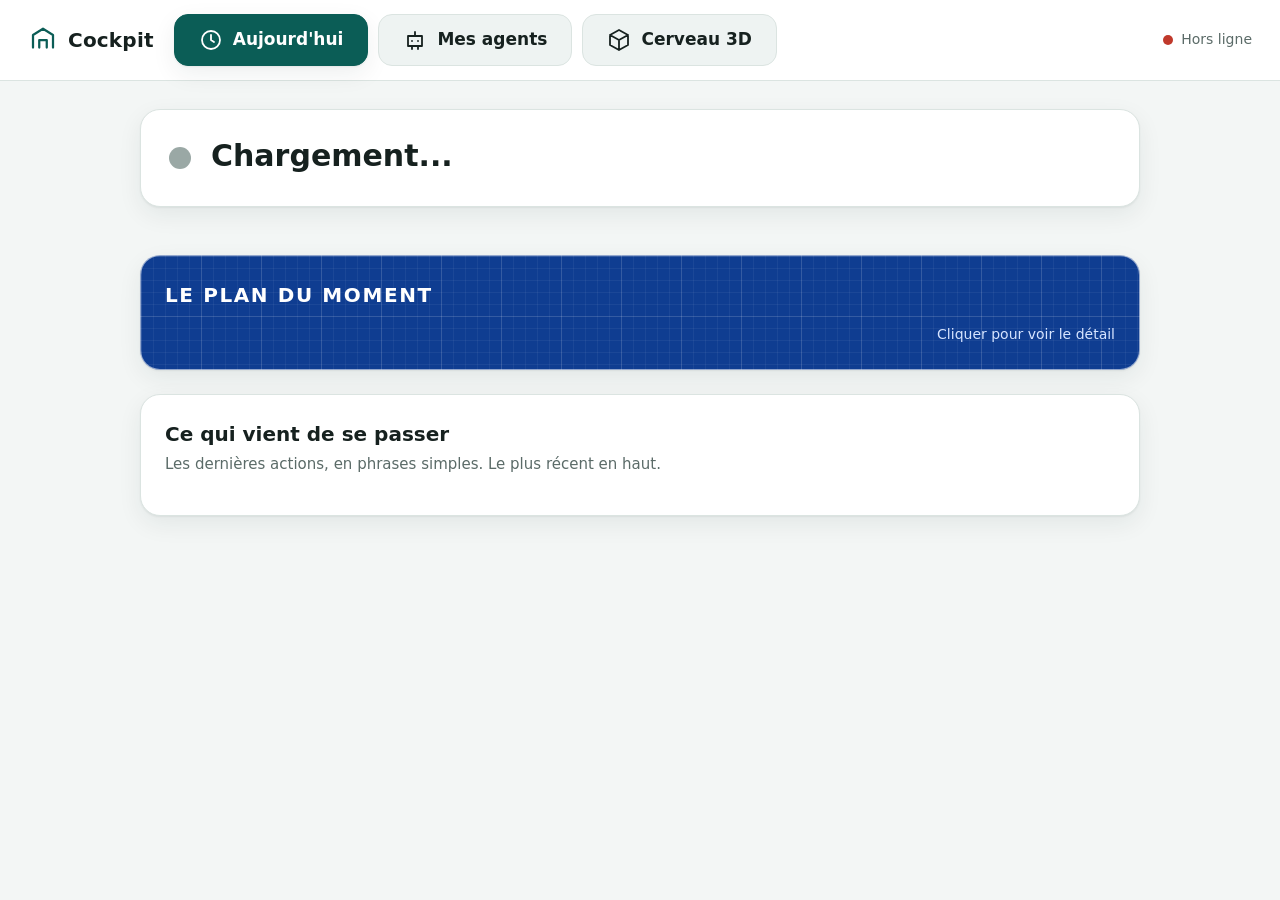
==== index.html @ b429c659 "Cockpit 0.1 : suivi en direct d'un agent Claude Code (edition publique)" ====
<!DOCTYPE html>
<html lang="fr">
<head>
<meta charset="utf-8">
<meta name="viewport" content="width=device-width, initial-scale=1">
<title>Cockpit</title>
<style>
:root{--bg:#f3f6f5;--card:#ffffff;--text:#16211f;--muted:#5b6b68;--line:#dbe4e1;--accent:#0b5d56;--accent-soft:#e3f1ef;--accent-text:#ffffff;
--warn-bg:#fff1dc;--warn-line:#f0b46a;--warn-text:#7a4300;--shadow:0 1px 2px rgba(16,40,36,.06),0 8px 24px rgba(16,40,36,.07);--ok:#0b8a5a;--soft:#eef3f2}
@media (prefers-color-scheme:dark){:root{--bg:#0f1514;--card:#182120;--text:#e7efed;--muted:#9bb0ac;--line:#2a3735;--accent:#35b3a4;--accent-soft:#17302d;--accent-text:#06211e;
--warn-bg:#3a2a12;--warn-line:#b9803a;--warn-text:#ffd9a3;--shadow:0 1px 2px rgba(0,0,0,.3),0 8px 24px rgba(0,0,0,.35);--ok:#4ad19a;--soft:#1d2928}}
*{box-sizing:border-box}
html,body{height:100%;margin:0}
body{background:var(--bg);color:var(--text);font:16px/1.5 "Segoe UI",system-ui,sans-serif;display:flex;flex-direction:column;overflow:hidden}
header{display:flex;align-items:center;gap:20px;padding:14px 28px;background:var(--card);border-bottom:1px solid var(--line);flex-wrap:wrap}
.logo{display:flex;align-items:center;gap:10px;font-weight:700;font-size:20px;letter-spacing:.01em}
.logo svg{color:var(--accent)}
nav{display:flex;gap:10px;flex-wrap:wrap}
nav button{display:flex;align-items:center;gap:10px;font:inherit;font-weight:600;font-size:17px;padding:12px 24px;border-radius:14px;border:1px solid var(--line);background:var(--soft);color:var(--text);cursor:pointer;transition:background .15s,transform .1s}
nav button:hover{background:var(--accent-soft)}
nav button.on{background:var(--accent);border-color:var(--accent);color:var(--accent-text);box-shadow:var(--shadow)}
nav button:focus-visible,.btn:focus-visible,button:focus-visible{outline:3px solid var(--accent);outline-offset:2px}
#conn{margin-left:auto;font-size:14px;color:var(--muted);display:flex;align-items:center;gap:8px}
#conn i{width:10px;height:10px;border-radius:50%;background:var(--ok);display:inline-block}
#conn.off i{background:#c0392b}
main{flex:1;min-height:0;position:relative}
section.tab{position:absolute;inset:0;display:none;overflow:auto;padding:28px}
section.tab.on{display:block}
.wrap{max-width:1000px;margin:0 auto;display:flex;flex-direction:column;gap:24px}
.card{background:var(--card);border:1px solid var(--line);border-radius:20px;box-shadow:var(--shadow);padding:24px}
.card h2{margin:0 0 4px;font-size:20px}
.card .sub{color:var(--muted);margin:0 0 16px;font-size:15px}
/* etat */
#state{display:flex;align-items:center;gap:20px;padding:28px}
#state .dot{width:22px;height:22px;border-radius:50%;background:#9aa8a5;flex:none}
#state.work{background:var(--accent);color:var(--accent-text);border-color:var(--accent)}
#state.work .dot{background:#7dffd9;animation:pulse 1.8s ease-in-out infinite}
#state h1{margin:0;font-size:30px;line-height:1.2}
#state p{margin:4px 0 0;opacity:.85}
@keyframes pulse{0%,100%{box-shadow:0 0 0 0 rgba(125,255,217,.6)}50%{box-shadow:0 0 0 12px rgba(125,255,217,0)}}
.counters{display:grid;grid-template-columns:repeat(auto-fit,minmax(150px,1fr));gap:16px}
.counter{display:flex;flex-direction:column;gap:6px;padding:20px}
.counter .ic{color:var(--accent);display:flex}
.counter b{font-size:34px;line-height:1;font-variant-numeric:tabular-nums}
.counter span{color:var(--muted);font-size:15px}
.counter.bad b{color:#c0662b}
#banner{background:var(--warn-bg);border:1px solid var(--warn-line);color:var(--warn-text);border-radius:16px;padding:16px 20px;display:none;gap:14px;align-items:flex-start}
#banner.on{display:flex}
#banner b{display:block;font-size:17px}
#banner p{margin:2px 0 0}
/* plan bleu */
.bp{background-color:#0f3d91;background-image:linear-gradient(rgba(255,255,255,.11) 1px,transparent 1px),linear-gradient(90deg,rgba(255,255,255,.11) 1px,transparent 1px),linear-gradient(rgba(255,255,255,.05) 1px,transparent 1px),linear-gradient(90deg,rgba(255,255,255,.05) 1px,transparent 1px);background-size:60px 60px,60px 60px,12px 12px,12px 12px;color:#fff;border:1px solid rgba(255,255,255,.55)}
#plancard{border-radius:20px;padding:24px;cursor:pointer;box-shadow:var(--shadow);transition:transform .15s}
#plancard:hover{transform:translateY(-2px)}
#plancard h2{margin:0;font-size:20px;letter-spacing:.08em;text-transform:uppercase}
#plancard .sub{color:#d6e4ff;margin:2px 0 14px;font-size:15px}
#plancard .more{color:#d6e4ff;font-size:14px;margin-top:10px;text-align:right}
.empty{color:var(--muted);padding:18px 4px}
#plancard .empty{color:#d6e4ff}
/* chronologie */
.row{display:flex;gap:14px;align-items:flex-start;padding:12px 0;border-top:1px solid var(--line)}
.row:first-child{border-top:0}
.row .ic{flex:none;width:38px;height:38px;border-radius:12px;background:var(--accent-soft);color:var(--accent);display:flex;align-items:center;justify-content:center}
.row.error .ic{background:var(--warn-bg);color:var(--warn-text)}
.row .tx{flex:1;min-width:0}
.row .ph{word-break:break-word}
.row .tm{color:var(--muted);font-size:14px;font-variant-numeric:tabular-nums;flex:none;padding-top:2px}
.dbtn{font:inherit;font-size:13px;color:var(--muted);background:none;border:1px solid var(--line);border-radius:8px;padding:2px 10px;margin-top:6px;cursor:pointer}
.dbtn:hover{background:var(--soft)}
.det{margin:8px 0 0;padding:10px 12px;background:var(--soft);border-radius:10px;font:13px/1.5 ui-monospace,Consolas,monospace;white-space:pre-wrap;word-break:break-word;color:var(--muted)}
/* agents */
.grid{display:grid;grid-template-columns:repeat(auto-fill,minmax(300px,1fr));gap:20px;max-width:1100px;margin:0 auto}
.acard{cursor:pointer;display:flex;flex-direction:column;gap:10px;transition:transform .15s;text-align:left;font:inherit;color:inherit}
.acard:hover{transform:translateY(-2px)}
.acard h3{margin:0;font-size:21px;line-height:1.25}
.acard .role{color:var(--muted);margin:0}
.pill{align-self:flex-start;font-size:14px;font-weight:600;padding:4px 14px;border-radius:99px;display:inline-flex;align-items:center;gap:8px}
.pill i{width:9px;height:9px;border-radius:50%;background:currentColor}
.pill.running{background:#dff5e8;color:#0a6b42}.pill.done{background:#e4ebf7;color:#254a8a}.pill.planned{background:#e3f1ef;color:#0b5d56}
.pill.failed{background:#fde3e0;color:#9b2a1d}.pill.paused,.pill.unknown{background:#ececec;color:#555}
@media (prefers-color-scheme:dark){.pill.running{background:#123b29;color:#7be3b0}.pill.done{background:#1b2a47;color:#9ec0ff}.pill.planned{background:#17302d;color:#7fe0d2}.pill.failed{background:#4a1d19;color:#ffb1a8}.pill.paused,.pill.unknown{background:#2a3331;color:#b9c6c3}}
.acard .meta{color:var(--muted);font-size:14px}
.help{max-width:700px;margin:40px auto;text-align:center}
.help code{background:var(--soft);padding:2px 8px;border-radius:6px;font-size:14px}
/* cerveau */
#brain{padding:0;overflow:hidden;--bg:#070d1c;--card:#0e1730;--text:#e6ecff;--muted:#9fb0d8;--line:#22305a;--soft:#13204a;--accent:#35b3a4;--accent-soft:#102b3a;--accent-text:#06211e;background:#070d1c;color:var(--text)}
#brain.on{display:grid;grid-template-columns:270px minmax(0,1fr) 330px}
.side{display:flex;flex-direction:column;min-height:0;background:var(--card);border-right:1px solid var(--line)}
.side.right{border-right:0;border-left:1px solid var(--line);overflow:auto}
.side h2{margin:0;padding:16px 18px 8px;font-size:16px;letter-spacing:.04em}
.side input[type=search]{margin:0 14px 10px;padding:10px 12px;border-radius:10px;border:1px solid var(--line);background:#0a1126;color:var(--text);font:inherit;font-size:15px}
#tree{flex:1;overflow:auto;padding:0 6px 14px;font-size:15px}
.tn{display:flex;align-items:center;gap:6px;padding:4px 8px;border-radius:8px;cursor:pointer;white-space:nowrap}
.tn:hover{background:var(--soft)}
.tn.sel{background:#1b3a7a;color:#fff}
.tn .chev{width:18px;height:18px;flex:none;display:flex;align-items:center;justify-content:center;color:var(--muted);transition:transform .12s}
.tn .chev.open{transform:rotate(90deg)}
.tn .zd{width:9px;height:9px;border-radius:50%;flex:none}
.tn .lb{overflow:hidden;text-overflow:ellipsis}
#stage{position:relative;min-width:0;min-height:0}
#bg,#cv{position:absolute;inset:0;width:100%;height:100%;display:block}#bg{pointer-events:none}#cv{cursor:grab;touch-action:none}
#cv.drag{cursor:grabbing}
#ctl{position:absolute;top:14px;left:14px;right:14px;display:flex;gap:10px;flex-wrap:wrap;align-items:center;pointer-events:none}
#ctl>*{pointer-events:auto}
.chip{font:inherit;font-size:14px;padding:7px 16px;border-radius:99px;border:1px solid var(--line);background:rgba(14,23,48,.85);color:var(--text);cursor:pointer}
.chip.on{background:var(--accent);border-color:var(--accent);color:var(--accent-text);font-weight:600}
#hint{position:absolute;bottom:10px;left:14px;right:14px;font-size:13px;color:#c9d6f5;pointer-events:none;background:rgba(5,10,24,.72);border-radius:10px;padding:6px 12px}
#det{padding:0 18px 18px}
#det h3{margin:0;font-size:20px;line-height:1.25;word-break:break-word}
#det .tag{display:inline-block;margin:8px 0;font-size:13px;padding:2px 12px;border-radius:99px;background:var(--soft);color:var(--muted)}
#det p{margin:6px 0}
#det .kv{color:var(--muted);font-size:14px}
#det pre{background:#0a1126;border:1px solid var(--line);border-radius:10px;padding:10px;font:12px/1.5 ui-monospace,Consolas,monospace;white-space:pre-wrap;word-break:break-word;max-height:300px;overflow:auto;color:#cfdaf8}
.btn{font:inherit;font-weight:600;padding:10px 18px;border-radius:12px;border:1px solid var(--accent);background:var(--accent);color:var(--accent-text);cursor:pointer;margin:8px 0}
/* fenetre plan bleu */
#modal{position:fixed;inset:0;background:rgba(3,10,30,.65);display:none;align-items:center;justify-content:center;padding:20px;z-index:50}
#modal.on{display:flex;animation:fade .3s ease-out both}
#dlg{width:min(1000px,96vw);max-height:92vh;overflow:auto;border-radius:18px;padding:26px 28px;animation:pop .3s ease-out both;box-shadow:0 20px 60px rgba(0,0,0,.5)}
@keyframes pop{from{opacity:0;transform:scale(.92)}to{opacity:1;transform:scale(1)}}
@keyframes fade{from{opacity:0}to{opacity:1}}
@media (prefers-reduced-motion:reduce){#modal.on,#dlg,#state.work .dot{animation:none}}
#dlg header{background:none;border:0;padding:0;display:flex;align-items:flex-start;gap:16px}
#dlg h2{margin:0;font-size:26px;letter-spacing:.1em;text-transform:uppercase;line-height:1.2;word-break:break-word}
#dlg .st{color:#d6e4ff;font-size:15px;margin-top:4px;letter-spacing:.04em}
#dlg .close{margin-left:auto;flex:none;font:inherit;font-weight:600;color:#fff;background:transparent;border:1.5px solid #fff;border-radius:10px;padding:8px 18px;cursor:pointer}
#dlg .close:hover{background:rgba(255,255,255,.15)}
#dlg .body{display:grid;grid-template-columns:minmax(0,1.5fr) minmax(0,1fr);gap:22px;margin-top:20px;align-items:start}
@media (max-width:820px){#dlg .body{grid-template-columns:1fr}}
#dlg .frame{border:1.5px solid rgba(255,255,255,.7);border-radius:6px;padding:12px;background:rgba(5,25,70,.35)}
#dlg .frame h4{margin:0 0 8px;font-size:13px;letter-spacing:.14em;text-transform:uppercase;color:#d6e4ff}
#dlg p{margin:0 0 10px;font-size:16px;color:#fff}
#dlg ul{margin:0;padding:0;list-style:none;font-size:15px}
#dlg li{padding:5px 0;border-top:1px dashed rgba(255,255,255,.35);display:flex;gap:10px;justify-content:space-between}
#dlg li:first-child{border-top:0}
#dlg li span{color:#d6e4ff;font-size:13px;flex:none}
#dlg svg text{font-family:"Segoe UI",system-ui,sans-serif}
#dlg h5{margin:10px 0 2px;font-size:13px;letter-spacing:.14em;text-transform:uppercase;color:#9cc4ff}
#dlg li span{flex:0 1 55%;text-align:right}
.abtn{font:inherit;font-weight:600;color:#fff;background:rgba(255,255,255,.12);border:1.5px solid #fff;border-radius:10px;padding:9px 16px;cursor:pointer;margin:8px 8px 0 0}
.abtn:hover{background:rgba(255,255,255,.25)}
.kvl{color:#d6e4ff;font-size:13px}
.codescroll{display:flex;max-height:58vh;overflow:auto;scroll-behavior:smooth;background:#081c4a;border:1px solid rgba(255,255,255,.4);border-radius:8px}
.codescroll pre{margin:0;padding:10px 0;font:13px/1.55 ui-monospace,Consolas,"Cascadia Mono",monospace}
.gut{position:sticky;left:0;text-align:right;padding:10px 10px!important;color:#9cc4ff;background:#0a2355;border-right:1px solid rgba(255,255,255,.3);user-select:none}
.code{padding:10px 14px!important;color:#fff;white-space:pre;tab-size:4;flex:1 0 auto}
.tk{color:#9cc4ff;font-weight:700}.ts{color:#ffd9a0}.tc{color:#a9bbdd;font-style:italic}
@media (max-width:1000px){#brain.on{grid-template-columns:minmax(0,1fr);grid-template-rows:minmax(0,1fr) 38vh}#brain .side:not(.right){display:none}.side.right{border-left:0;border-top:1px solid var(--line)}}
</style>
</head>
<body>
<header>
  <div class="logo" id="logo"></div>
  <nav>
    <button id="t-today" class="on" data-tab="today"></button>
    <button id="t-agents" data-tab="agents"></button>
    <button id="t-brain" data-tab="brain"></button>
  </nav>
  <div id="conn"><i></i><span>Connexion...</span></div>
</header>

<div id="welcome" style="display:none;position:fixed;inset:0;z-index:50;background:var(--bg);align-items:center;justify-content:center;padding:20px">
  <div class="card" style="max-width:560px;width:100%;padding:28px">
    <h1 style="margin:0 0 8px">Bienvenue dans Cockpit</h1>
    <p class="sub">Cockpit n'a pas pu deviner quel dossier suivre. Indiquez le dossier de travail de votre agent (celui où vous lancez Claude Code), par exemple <code>C:\Users\Moi\Documents\MonProjet</code>.</p>
    <p class="sub">Cockpit ne fait que lire les fichiers de ce dossier. Rien n'est envoyé sur Internet. Votre choix est mémorisé dans le fichier <code>config.json</code>, à côté du programme.</p>
    <input type="text" id="wdir" placeholder="Dossier à suivre" aria-label="Dossier à suivre" style="width:100%;padding:10px;margin:10px 0;border:1px solid var(--line);border-radius:8px;background:var(--card);color:var(--text);font-size:15px">
    <p id="werr" style="color:var(--warn-text);min-height:1.2em;margin:0 0 8px"></p>
    <button id="wgo" style="padding:10px 18px;border:0;border-radius:8px;background:var(--accent);color:var(--accent-text);font-size:15px;cursor:pointer">Valider</button>
  </div>
</div>
<main>
  <section id="today" class="tab on"><div class="wrap">
    <div id="state" class="card"><span class="dot"></span><div><h1>Chargement...</h1><p></p></div></div>
    <div id="banner"><span id="banic"></span><div><b>Un problème est survenu</b><p id="bantx"></p></div></div>
    <div class="counters" id="counters"></div>
    <div id="plancard" class="bp" tabindex="0" role="button"><h2>Le plan du moment</h2><p class="sub" id="plansub"></p><div id="planbox"></div><div class="more">Cliquer pour voir le détail</div></div>
    <div class="card"><h2>Ce qui vient de se passer</h2><p class="sub">Les dernières actions, en phrases simples. Le plus récent en haut.</p><div id="tl"></div></div>
  </div></section>
  <section id="agents" class="tab"><div id="agbox"></div></section>
  <section id="brain" class="tab">
    <aside class="side"><h2>Arborescence</h2><input type="search" id="q" placeholder="Chercher un fichier ou un dossier" aria-label="Chercher"><div id="tree"></div></aside>
    <div id="stage"><canvas id="bg"></canvas><canvas id="cv"></canvas>
      <div id="ctl"><button class="chip on" data-f="md">Documents</button><button class="chip on" data-f="py">Programmes</button><button class="chip on" data-f="json">Données</button><button class="chip" id="collapse">Tout replier</button></div>
      <div id="hint">Clic gauche maintenu : déplacer la vue. Clic molette maintenu : tourner autour de l'élément choisi. Molette : zoomer vers le curseur. Clic sur un point : l'ouvrir ou le fermer. Double-clic : schéma.</div></div>
    <aside class="side right"><h2>Détails</h2><div id="det"><p class="kv">Cliquez sur un point de la carte ou sur un élément de l'arborescence.</p></div></aside>
  </section>
</main>
<div id="modal" aria-hidden="true"><div id="dlg" class="bp" role="dialog" aria-modal="true" aria-labelledby="mtitle"></div></div>

<script>
"use strict";
/* ---------- outils ---------- */
const NS = "http://www.w3.org/2000/svg";
const $ = (s, r = document) => r.querySelector(s);
function h(tag, props, ...kids) {
  const e = document.createElement(tag);
  for (const k in props || {}) { const v = props[k];
    if (k === "class") e.className = v; else if (k === "text") e.textContent = v;
    else if (k.startsWith("on")) e.addEventListener(k.slice(2), v);
    else if (v !== false && v != null) e.setAttribute(k, v === true ? "" : v); }
  for (const c of kids.flat()) { if (c == null) continue; e.append(c.nodeType ? c : document.createTextNode(c)); }
  return e;
}
function sv(tag, props, text) {
  const e = document.createElementNS(NS, tag);
  for (const k in props || {}) e.setAttribute(k, props[k]);
  if (text != null) e.textContent = text;
  return e;
}
const ICONS = {
  write: "M12 20h9M16.5 3.5a2.1 2.1 0 013 3L7 19l-4 1 1-4z", read: "M2 12s4-7 10-7 10 7 10 7-4 7-10 7S2 12 2 12zM12 9.5a2.5 2.5 0 100 5 2.5 2.5 0 000-5z",
  find: "M11 19a8 8 0 100-16 8 8 0 000 16zM21 21l-4.3-4.3", git: "M6 3v12M18 9a3 3 0 100-6 3 3 0 000 6zM6 21a3 3 0 100-6 3 3 0 000 6zM18 9c0 6-12 3-12 6",
  web: "M12 21a9 9 0 100-18 9 9 0 000 18zM3 12h18M12 3c3 3 3 15 0 18M12 3c-3 3-3 15 0 18", test: "M9 3h6M10 3v6l-5 9a2 2 0 002 3h10a2 2 0 002-3l-5-9V3",
  cmd: "M4 17l6-5-6-5M12 19h8", agent: "M5 8h14v10H5zM12 8V4M9 13h.01M15 13h.01M9 18v3M15 18v3", say: "M21 12a8 8 0 01-11.5 7.2L4 20l1-4.5A8 8 0 1121 12z",
  user: "M12 12a4 4 0 100-8 4 4 0 000 8zM4 21a8 8 0 0116 0", error: "M12 3l10 18H2zM12 10v5M12 18h.01",
  plan: "M9 6h11M9 12h11M9 18h11M4 6l1 1 2-2M4 12l1 1 2-2M4 18l1 1 2-2", other: "M12 21a9 9 0 100-18 9 9 0 000 18zM12 8v4l3 2",
  bolt: "M13 2L4 14h7l-1 8 9-12h-7z", file: "M14 3H7a2 2 0 00-2 2v14a2 2 0 002 2h10a2 2 0 002-2V8zM14 3v5h5",
  folder: "M3 6a2 2 0 012-2h4l2 2h8a2 2 0 012 2v10a2 2 0 01-2 2H5a2 2 0 01-2-2z", today: "M12 21a9 9 0 100-18 9 9 0 000 18zM12 7v5l3 2",
  cube: "M12 2l9 5v10l-9 5-9-5V7zM3 7l9 5 9-5M12 12v10", chev: "M9 6l6 6-6 6", logo: "M4 18V8l8-5 8 5v10M9 18v-6h6v6"
};
function icon(name, size = 22) {
  const s = sv("svg", { viewBox: "0 0 24 24", width: size, height: size, fill: "none", stroke: "currentColor", "stroke-width": "1.8", "stroke-linecap": "round", "stroke-linejoin": "round", "aria-hidden": "true" });
  s.append(sv("path", { d: ICONS[name] || ICONS.other })); return s;
}
const fmtTime = iso => { const d = new Date(iso); return isNaN(d) ? "" : d.toLocaleTimeString("fr-FR", { hour: "2-digit", minute: "2-digit" }); };
const fmtDate = t => new Date(t * 1000).toLocaleString("fr-FR", { day: "numeric", month: "long", year: "numeric", hour: "2-digit", minute: "2-digit" });
const fmtSize = n => n < 1024 ? n + " octets" : n < 1048576 ? (n / 1024).toFixed(1).replace(".", ",") + " Ko" : (n / 1048576).toFixed(1).replace(".", ",") + " Mo";
function fmtAge(sec) {
  const m = Math.floor(sec / 60);
  if (m < 1) return "moins d'une minute";
  if (m < 60) return m + " min";
  if (m < 1440) return Math.floor(m / 60) + " h " + String(m % 60).padStart(2, "0");
  return Math.floor(m / 1440) + " j";
}
let AGENT = "L'agent";
async function api(path) { const r = await fetch(path, { cache: "no-store" }); if (!r.ok) throw new Error(r.status); return r.json(); }
function wrapText(str, max, maxLines) {
  const words = String(str).split(/\s+/), lines = []; let cur = "";
  for (const w of words) {
    if ((cur + " " + w).trim().length > max && cur) { lines.push(cur); cur = w; } else cur = (cur + " " + w).trim();
  }
  if (cur) lines.push(cur);
  if (lines.length > maxLines) { lines.length = maxLines; lines[maxLines - 1] = lines[maxLines - 1].slice(0, Math.max(1, max - 1)) + "…"; }
  return lines.map(l => l.length > max + 6 ? l.slice(0, max) + "…" : l);
}
const TYPE_FR = { dir: "Dossier", md: "Document", py: "Programme", json: "Données", html: "Page web", js: "Programme JavaScript", bat: "Script", sh: "Script", txt: "Texte", toml: "Configuration", yml: "Configuration", yaml: "Configuration" };
const CAT = { md: "doc", py: "prog", js: "prog", bat: "prog", sh: "prog", html: "prog", json: "data", xlsx: "data" };
const EXT_ICON = { py: "snake", md: "mdhash", json: "braces", html: "chevrons", js: "js", xlsx: "grid", xls: "grid", csv: "grid", bat: "terminal", sh: "terminal", png: "image", jpg: "image", jpeg: "image", gif: "image", webp: "image", bmp: "image", ico: "image" };
const iconFor = n => n.type === "dir" || n.type === "zone" ? "folder" : (EXT_ICON[n.type] || "doc");

/* ---------- onglets ---------- */
$("#logo").append(icon("logo", 30), "Cockpit");
const TABS = { today: ["Aujourd'hui", "today"], agents: ["Mes agents", "agent"], brain: ["Cerveau 3D", "cube"] };
for (const k in TABS) $("#t-" + k).append(icon(TABS[k][1], 24), TABS[k][0]);
let tab = "today";
function showTab(t) {
  tab = t;
  for (const k in TABS) { $("#t-" + k).classList.toggle("on", k === t); $("#" + k).classList.toggle("on", k === t); }
  if (t === "agents") loadAgents();
  if (t === "brain") brainShow();
}
document.querySelectorAll("nav button").forEach(b => b.addEventListener("click", () => showTab(b.dataset.tab)));

/* ---------- Aujourd'hui ---------- */
let lastTl = "", openDet = new Set(), lastPlan = null, lastLive = null;
function renderCounters(st, probs) {
  const defs = [["Actions", st.calls, "bolt"], ["Fichiers modifiés", st.files_n, "write"], ["Recherches web", st.searches, "web"], ["Tests lancés", st.tests, "test"], ["Problèmes", st.errors, "error"]];
  const box = $("#counters"); box.replaceChildren();
  for (const [lab, val, ic] of defs) box.append(h("div", { class: "card counter" + (lab === "Problèmes" && val ? " bad" : "") }, h("div", { class: "ic" }, icon(ic, 26)), h("b", { text: String(val) }), h("span", { text: lab })));
}
function planStats(plan) { return { done: plan.filter(p => p.status === "completed").length, cur: plan.filter(p => p.status === "in_progress").length, todo: plan.filter(p => p.status === "pending").length }; }
function planSvg(plan, W, maxLines, big) {
  const fs = big ? 15 : 14, lh = fs + 3, max = Math.floor((W - 150) / (fs * .52));
  let y = 14; const g = sv("g"), rows = [];
  plan.forEach(p => { const ls = wrapText(p.content, max, maxLines), hgt = Math.max(36, ls.length * lh + 14); rows.push({ p, ls, y, hgt }); y += hgt; });
  const svg = sv("svg", { viewBox: `0 0 ${W} ${y + 6}`, width: "100%", role: "img", "aria-label": "Étapes du plan" });
  rows.forEach((r, i) => {
    const cy = r.y + 16, st = r.p.status;
    if (i < rows.length - 1) svg.append(sv("line", { x1: 22, y1: cy + 12, x2: 22, y2: rows[i + 1].y + 4, stroke: "#fff", "stroke-opacity": ".55", "stroke-width": "1.4", "stroke-dasharray": st === "completed" ? "" : "4 4" }));
    if (st === "completed") { svg.append(sv("circle", { cx: 22, cy, r: 11, fill: "#fff" })); svg.append(sv("path", { d: "M16.5 16.5l4 4 7-8", transform: `translate(0,${cy - 16})`, fill: "none", stroke: "#0f3d91", "stroke-width": "2.6", "stroke-linecap": "round", "stroke-linejoin": "round" })); }
    else if (st === "in_progress") { svg.append(sv("circle", { cx: 22, cy, r: 11, fill: "none", stroke: "#fff", "stroke-width": "3" })); svg.append(sv("circle", { cx: 22, cy, r: 4.5, fill: "#fff" })); }
    else svg.append(sv("circle", { cx: 22, cy, r: 11, fill: "none", stroke: "#fff", "stroke-width": "1.6", "stroke-dasharray": "3 3" }));
    r.ls.forEach((l, k) => svg.append(sv("text", { x: 46, y: cy + 5 + k * lh - (r.ls.length - 1) * lh / 2, fill: st === "completed" ? "#d6e4ff" : "#fff", "font-size": fs, "font-weight": st === "in_progress" ? "700" : "400" }, l)));
    svg.append(sv("line", { x1: W - 118, y1: cy, x2: W - 100, y2: cy, stroke: "#fff", "stroke-opacity": ".5", "stroke-width": "1" }));
    svg.append(sv("text", { x: W - 94, y: cy + 4, fill: "#d6e4ff", "font-size": 12, "letter-spacing": "1.5" }, st === "completed" ? "FAIT" : st === "in_progress" ? "EN COURS" : "À FAIRE"));
  });
  return svg;
}
function renderPlan(plan) {
  const box = $("#planbox"); box.replaceChildren();
  const s = planStats(plan);
  $("#plansub").textContent = plan.length ? `${s.done} faite${s.done > 1 ? "s" : ""} sur ${plan.length}` + (s.cur ? ", 1 en cours" : "") : "L'agent n'a pas encore écrit de plan.";
  if (!plan.length) { box.append(h("div", { class: "empty", text: "Aucun plan pour le moment." })); return; }
  box.append(planSvg(plan, 860, 2, false));
}
function renderTimeline(items) {
  const box = $("#tl"); box.replaceChildren();
  if (!items.length) { box.append(h("div", { class: "empty", text: "Rien à afficher pour l'instant." })); return; }
  for (const it of items) {
    const key = it.seq, d = h("pre", { class: "det", text: it.details.join("\n") });
    d.hidden = !openDet.has(key);
    const btn = h("button", { class: "dbtn", type: "button", "aria-expanded": String(openDet.has(key)), text: "Détails", onclick: () => { if (openDet.has(key)) openDet.delete(key); else openDet.add(key); d.hidden = !openDet.has(key); btn.setAttribute("aria-expanded", String(!d.hidden)); } });
    box.append(h("div", { class: "row " + (it.kind === "error" ? "error" : "") },
      h("div", { class: "ic" }, icon(it.kind === "error" ? "error" : (ICONS[it.kind] ? it.kind : "other"), 20)),
      h("div", { class: "tx" }, h("div", { class: "ph", text: it.text }), btn, d),
      h("div", { class: "tm", text: fmtTime(it.ts) })));
  }
}
function renderLive(j) {
  lastLive = j;
  const st = $("#state"), w = j.working;
  st.className = "card " + (w ? "work" : "");
  $("#state h1").textContent = !j.session ? "Aucune session trouvée" : w ? AGENT + " travaille" : "En pause depuis " + fmtAge(j.age_s || 0);
  $("#state p").textContent = j.session ? (w ? "Une action a eu lieu il y a moins de 3 minutes." : "Aucune action depuis plus de 3 minutes.") : "Le dossier des sessions est vide.";
  renderCounters(j.stats);
  const b = $("#banner");
  b.classList.toggle("on", j.problems.length > 0);
  if (j.problems.length) { $("#banic").replaceChildren(icon("error", 28)); $("#bantx").textContent = "Une action a échoué récemment. L'agent réessaie souvent tout seul. Dernier message : " + j.problems[0].text; }
  const ps = JSON.stringify(j.plan); if (ps !== lastPlan) { lastPlan = ps; renderPlan(j.plan); }
  const ts = JSON.stringify(j.timeline.map(t => [t.seq, t.text, t.n])); if (ts !== lastTl) { lastTl = ts; renderTimeline(j.timeline); }
}
async function pollLive() {
  if (document.hidden) return;
  try { renderLive(await api("/api/live")); $("#conn").className = ""; $("#conn span").textContent = "Connecté"; }
  catch (e) { $("#conn").className = "off"; $("#conn span").textContent = "Hors ligne"; }
}
$("#plancard").addEventListener("click", openPlanModal);
$("#plancard").addEventListener("keydown", e => { if (e.key === "Enter" || e.key === " ") { e.preventDefault(); openPlanModal(); } });

/* ---------- Mes agents ---------- */
let agentCards = [], lastAg = "";
async function loadAgents() {
  if (document.hidden) return;
  let j; try { j = await api("/api/agents"); } catch (e) { return; }
  const sig = JSON.stringify(j); if (sig === lastAg) return; lastAg = sig; agentCards = j.cards;
  const box = $("#agbox"); box.replaceChildren();
  if (!j.found) { box.append(h("div", { class: "card help" }, h("h2", { text: "Aucun registre d'agents trouvé" }), h("p", { class: "sub" }, "Créez le fichier ", h("code", { text: "AGENTS.json" }), " à la racine du dossier suivi (le dossier choisi au démarrage) pour lister vos agents. Un modèle, ", h("code", { text: "AGENTS.exemple.json" }), ", est fourni avec le programme : copiez-le dans ce dossier, renommez-le ", h("code", { text: "AGENTS.json" }), " et changez les noms."), h("p", { class: "sub" }, "Comment nommer vos agents : une ligne par agent, avec un ", h("b", { text: "nom" }), " court qui dit ce qu'il fait (par exemple « Veilleur de prix »), un ", h("b", { text: "rôle" }), " en une phrase, un ", h("b", { text: "type" }), " (", h("code", { text: "planifie" }), " s'il tourne à heures fixes, sinon ", h("code", { text: "manuel" }), "), des ", h("b", { text: "horaires" }), " comme ", h("code", { text: "08:00" }), " et un ", h("b", { text: "état" }), " (", h("code", { text: "actif" }), ", ", h("code", { text: "pause" }), " ou ", h("code", { text: "termine" }), "). Évitez deux agents avec le même nom."), j.cards.length ? h("p", { class: "sub", text: "Les agents lancés pendant la session sont quand même affichés ci-dessous." }) : null)); }
  if (j.error) box.append(h("div", { class: "card help" }, h("p", { text: j.error })));
  const grid = h("div", { class: "grid" });
  for (const a of j.cards) {
    const last = a.last_activity ? "Dernière activité : " + new Date(a.last_activity).toLocaleString("fr-FR", { day: "numeric", month: "short", hour: "2-digit", minute: "2-digit" }) : "Pas d'activité enregistrée";
    grid.append(h("button", { class: "card acard", type: "button", onclick: () => openAgentModal(a) },
      h("h3", { text: a.nom }), h("p", { class: "role", text: a.role || "Rôle non précisé." }),
      h("span", { class: "pill " + a.status }, h("i"), a.status_label),
      a.next_run ? h("div", { class: "meta", text: "Prochaine exécution : " + a.next_run }) : null,
      a.status === "planned" && a.horaires.length ? h("div", { class: "meta", text: "Horaires : " + a.horaires.join(", ") }) : null,
      h("div", { class: "meta", text: last })));
  }
  box.append(grid);
  if (!j.cards.length) box.append(h("div", { class: "empty", text: "Aucun agent à afficher." }));
}

/* ---------- fenêtre plan bleu ---------- */
let lastFocus = null;
function openModal(o) {
  const dlg = $("#dlg"); dlg.replaceChildren();
  const close = h("button", { class: "close", type: "button", text: "Fermer", onclick: closeModal });
  dlg.append(h("header", null, o.icon ? bigIcon(o.icon) : null, h("div", null, h("h2", { id: "mtitle", text: o.title }), h("div", { class: "st", text: o.sub || "" })), close));
  const left = h("div");
  if (!o.full) (o.svgs || [{ t: "Schéma", n: o.svg }]).forEach(s => { const f = h("div", { class: "frame", style: "margin-bottom:14px" }, h("h4", { text: s.t })); f.append(s.n); left.append(f); });
  const right = h("div");
  const t = h("div", { class: "frame" }, h("h4", { text: o.blocks ? "Résumé" : "En clair" }));
  (o.blocks || []).forEach(b => t.append(h("h5", { text: b.h }), h("p", { text: b.t })));
  (o.paras || []).forEach(p => t.append(h("p", { text: p })));
  (o.actions || []).forEach(a => t.append(h("button", { class: "abtn", type: "button", text: a.label, onclick: a.fn })));
  right.append(t);
  for (const L of o.lists || []) {
    const ul = h("ul"); L.items.forEach(i => ul.append(h("li", null, h("div", { text: i.t }), i.s ? h("span", { text: i.s }) : null)));
    if (!L.items.length) ul.append(h("li", null, h("div", { text: L.empty || "Aucun élément." })));
    right.append(h("div", { class: "frame", style: "margin-top:14px" }, h("h4", { text: L.title }), ul));
  }
  dlg.append(o.full ? h("div", { class: "body", style: "grid-template-columns:minmax(0,1fr)" }, o.full) : h("div", { class: "body" }, left, right));
  lastFocus = document.activeElement;
  const m = $("#modal"); m.classList.remove("on"); void m.offsetWidth; m.classList.add("on"); m.setAttribute("aria-hidden", "false");
  dlg.style.animation = "none"; void dlg.offsetWidth; dlg.style.animation = "";
  dlg.scrollTop = 0; close.focus();
}
function closeModal() { const m = $("#modal"); m.classList.remove("on"); m.setAttribute("aria-hidden", "true"); if (lastFocus && lastFocus.focus) lastFocus.focus(); }
document.addEventListener("keydown", e => { if (e.key === "Escape" && $("#modal").classList.contains("on")) closeModal(); });
$("#modal").addEventListener("mousedown", e => { if (e.target === $("#modal")) closeModal(); });

/* ---------- catalogue de schémas (SVG maison, traits blancs et bleu clair) ---------- */
const LB = "#9cc4ff", TX2 = "#d6e4ff";
let uid = 0;
const mkSvg = H => sv("svg", { viewBox: `0 0 640 ${H}`, width: "100%", role: "img" });
const trunc = (s, n) => { s = String(s); return s.length > n ? s.slice(0, n - 1) + "…" : s; };
function block(g, x, y, w, hgt, lines, o = {}) {
  g.append(sv("rect", { x, y, width: w, height: hgt, rx: 5, fill: o.fill || "rgba(255,255,255,.08)", stroke: "#fff", "stroke-width": o.thick ? 2 : 1.3, "stroke-dasharray": o.dash || "" }));
  const lh = 16, y0 = y + hgt / 2 - (lines.length - 1) * lh / 2 + 5;
  lines.forEach((l, i) => g.append(sv("text", { x: x + w / 2, y: y0 + i * lh, "text-anchor": "middle", fill: i && !o.allWhite ? TX2 : "#fff", "font-size": i ? 12.5 : 14, "font-weight": i ? "400" : "700" }, l)));
}
function wire(g, x1, y1, x2, y2, arrow) {
  g.append(sv("line", { x1, y1, x2, y2, stroke: "#fff", "stroke-opacity": ".8", "stroke-width": "1.2" }));
  if (arrow) { const a = Math.atan2(y2 - y1, x2 - x1), c = Math.cos(a), s = Math.sin(a); g.append(sv("path", { d: `M${x2 - 8 * c + 4 * s} ${y2 - 8 * s - 4 * c}L${x2} ${y2}L${x2 - 8 * c - 4 * s} ${y2 - 8 * s + 4 * c}`, fill: "none", stroke: "#fff", "stroke-width": "1.4" })); }
}
function txt(g, x, y, s, o = {}) { g.append(sv("text", Object.assign({ x, y, fill: o.fill || "#fff", "font-size": o.size || 13, "text-anchor": o.anchor || "start", "font-weight": o.bold ? "700" : "400" }, o.extra || {}), s)); }
function dimension(g, x1, x2, y, label) {
  g.append(sv("line", { x1, y1: y, x2, y2: y, stroke: LB, "stroke-width": 1 }));
  g.append(sv("path", { d: `M${x1 + 8} ${y - 3}L${x1} ${y}L${x1 + 8} ${y + 3}M${x2 - 8} ${y - 3}L${x2} ${y}L${x2 - 8} ${y + 3}M${x1} ${y - 6}V${y + 6}M${x2} ${y - 6}V${y + 6}`, fill: "none", stroke: LB, "stroke-width": 1 }));
  if (label) { const w = label.length * 6.6 + 14; g.append(sv("rect", { x: (x1 + x2) / 2 - w / 2, y: y - 8, width: w, height: 16, fill: "#0f3d91" })); txt(g, (x1 + x2) / 2, y + 4, label, { size: 12, anchor: "middle", fill: TX2 }); }
}
function compass(g, x, y, r) {
  g.append(sv("circle", { cx: x, cy: y, r, fill: "none", stroke: LB }));
  g.append(sv("path", { d: `M${x} ${y - r - 5}V${y + r + 5}M${x - r - 5} ${y}H${x + r + 5}`, stroke: LB, fill: "none" }));
  g.append(sv("polygon", { points: `${x},${y - r + 2} ${x + 4},${y} ${x},${y + 4} ${x - 4},${y}`, fill: "#fff" }));
  txt(g, x, y - r - 8, "N", { size: 11, anchor: "middle", bold: true });
}
function drawIcon(g, kind, x, y, s, sw = 1.6) {
  const q = sv("g", { transform: `translate(${x},${y}) scale(${s / 48})`, fill: "none", stroke: "#fff", "stroke-width": sw, "stroke-linecap": "round", "stroke-linejoin": "round" });
  const P = d => q.append(sv("path", { d, "vector-effect": "non-scaling-stroke" }));
  const C = (cx, cy, r) => q.append(sv("circle", { cx, cy, r, "vector-effect": "non-scaling-stroke" }));
  if (kind === "folder") P("M4 12h14l4 5h22v23H4zM4 21h40");
  else if (kind === "gear") { C(24, 24, 7); C(24, 24, 14); for (let i = 0; i < 8; i++) { const a = i * Math.PI / 4, c = Math.cos(a), s2 = Math.sin(a); P(`M${24 + 14 * c} ${24 + 14 * s2}L${24 + 20 * c} ${24 + 20 * s2}`); } }
  else if (kind === "doc") P("M10 4h20l8 8v32H10zM30 4v8h8M16 22h16M16 28h16M16 34h11");
  else if (kind === "db") P("M8 11c0-5 32-5 32 0s-32 5-32 0zM8 11v9c0 5 32 5 32 0v-9M8 20v9c0 5 32 5 32 0v-9M8 29v8c0 5 32 5 32 0v-8");
  else if (kind === "robot") { P("M24 5v7M13 12h22v20H13zM8 19v6M40 19v6M17 32v9M31 32v9M19 27h10"); C(19, 21, 2.5); C(29, 21, 2.5); C(24, 4, 1.6); }
  else if (kind === "clock") { C(24, 24, 18); P("M24 12v12l8 5M24 3v3M24 42v3M3 24h3M42 24h3"); }
  else if (kind === "lock") { P("M10 22h28v20H10zM16 22v-7a8 8 0 0116 0v7M24 29v6"); }
  else if (kind === "snake") {   /* serpent a deux couleurs : deux corps entrelaces, tetes opposees (dessin original) */
    const A = sv("path", { d: "M8 24C13 8 19 8 23 24C27 40 33 40 38 24", stroke: "#ffffff", "stroke-width": sw * 2, "vector-effect": "non-scaling-stroke" }), Bq = sv("path", { d: "M40 24C35 8 29 8 25 24C21 40 15 40 10 24", stroke: LB, "stroke-width": sw * 2, "vector-effect": "non-scaling-stroke" });
    q.append(Bq, A);
    q.append(sv("circle", { cx: 41.5, cy: 24, r: 3.6, fill: "#ffffff", stroke: "#ffffff" }), sv("circle", { cx: 6.5, cy: 24, r: 3.6, fill: LB, stroke: LB }));
    q.append(sv("circle", { cx: 42.3, cy: 23, r: 1, fill: "#0f3d91", stroke: "none" }), sv("circle", { cx: 5.7, cy: 23, r: 1, fill: "#0f3d91", stroke: "none" }));
    q.append(sv("path", { d: "M45 24h2.2M3 24H.8", "vector-effect": "non-scaling-stroke" }));
  }
  else if (kind === "mdhash") { P("M10 4h20l8 8v32H10zM30 4v8h8M20 19l-2 17M28 19l-2 17M15 25h17M14 31h17"); }
  else if (kind === "braces") { P("M18 6c-5 0-6 2-6 6v5c0 3-2 6-5 7 3 1 5 4 5 7v5c0 4 1 6 6 6M30 6c5 0 6 2 6 6v5c0 3 2 6 5 7-3 1-5 4-5 7v5c0 4-1 6-6 6"); }
  else if (kind === "chevrons") { P("M16 14L6 24l10 10M32 14l10 10-10 10M28 8L20 40"); }
  else if (kind === "js") { P("M6 6h36v36H6z"); q.append(sv("text", { x: 24, y: 33, "text-anchor": "middle", "font-size": 19, "font-weight": "700", fill: "#fff", stroke: "none" }, "JS")); }
  else if (kind === "grid") { P("M6 8h36v32H6zM6 19h36M6 29h36M18 8v32M30 8v32M6 8h36v6H6z"); }
  else if (kind === "terminal") { P("M4 8h40v32H4zM4 15h40M12 23l6 5-6 5"); q.append(sv("rect", { x: 23, y: 30, width: 6, height: 8, fill: "#fff", stroke: "none" })); }
  else if (kind === "image") { P("M6 8h36v32H6zM6 35l11-12 8 9 5-5 12 9"); C(33, 17, 4); }
  else { P("M10 4h20l8 8v32H10zM30 4v8h8"); }
  g.append(q);
}
function sheet(title, H, fn, o = {}) {
  const W = 640, svg = mkSvg(H), id = "ht" + (++uid), c = 12;
  const defs = sv("defs"), pat = sv("pattern", { id, width: 7, height: 7, patternUnits: "userSpaceOnUse", patternTransform: "rotate(45)" });
  pat.append(sv("line", { x1: 0, y1: 0, x2: 0, y2: 7, stroke: LB, "stroke-width": "1.2", "stroke-opacity": ".75" })); defs.append(pat); svg.append(defs);
  svg.append(sv("polygon", { points: `${c},3 ${W - 3},3 ${W - 3},${H - c} ${W - c},${H - 3} 3,${H - 3} 3,${c}`, fill: "none", stroke: "#fff", "stroke-width": "1.6" }));
  const cols = 8, rows = Math.max(2, Math.floor((H - 60) / 80));
  for (let i = 0; i < cols; i++) { const x = 3 + (i + .5) * (W - 6) / cols; txt(svg, x, 17, String(i + 1), { size: 11, anchor: "middle", fill: LB }); if (i) svg.append(sv("line", { x1: 3 + i * (W - 6) / cols, y1: 3, x2: 3 + i * (W - 6) / cols, y2: 8, stroke: LB })); }
  for (let j = 0; j < rows; j++) txt(svg, 12, 62 + j * 80, String.fromCharCode(65 + j), { size: 11, anchor: "middle", fill: LB });
  const a = { x: 30, y: 30, w: W - 60, h: H - 30 - 68, hatch: "url(#" + id + ")" };
  const g = sv("g"); svg.append(g); fn(g, a);
  dimension(svg, 30, W - 235, H - 38, o.note || "");
  const cx = W - 222, cy = H - 62;
  svg.append(sv("rect", { x: cx, y: cy, width: 210, height: 50, fill: "rgba(5,25,70,.7)", stroke: "#fff", "stroke-width": "1.4" }));
  svg.append(sv("line", { x1: cx, y1: cy + 26, x2: cx + 210, y2: cy + 26, stroke: "#fff" })); svg.append(sv("line", { x1: cx + 112, y1: cy + 26, x2: cx + 112, y2: cy + 50, stroke: "#fff" }));
  txt(svg, cx + 8, cy + 18, trunc(String(title).toUpperCase(), 24), { size: 13, bold: true });
  txt(svg, cx + 8, cy + 43, "DATE " + new Date().toLocaleDateString("fr-FR"), { size: 11.5, fill: TX2 }); txt(svg, cx + 120, cy + 43, "ÉCHELLE 1:" + (o.scale || 1), { size: 11.5, fill: TX2 });
  return svg;
}
const sheetH = n => n + 98;
/* 1. organigramme à blocs reliés */
function gOrg(g, a, center, kids) {
  const k = kids.slice(0, 5), w = 108, gap = (a.w - 5 * w) / 4, cw = 180, cx = a.x + a.w / 2, y0 = a.y + 4;
  block(g, cx - cw / 2, y0, cw, 46, [trunc(center.label, 22), center.sub], { thick: true });
  const busY = y0 + 46 + 24, rowY = busY + 22, rowW = k.length * w + Math.max(0, k.length - 1) * gap, x0 = a.x + (a.w - rowW) / 2;
  if (k.length) wire(g, cx, y0 + 46, cx, busY, false);
  if (k.length > 1) wire(g, x0 + w / 2, busY, x0 + (k.length - 1) * (w + gap) + w / 2, busY, false);
  k.forEach((c, i) => { const x = x0 + i * (w + gap); wire(g, x + w / 2, busY, x + w / 2, rowY, true); block(g, x, rowY, w, 42, [trunc(c.label, 13), (TYPE_FR[c.type] || "Menu").toUpperCase()]); });
  if (kids.length > 5) txt(g, a.x, a.y + a.h - 2, "+ " + (kids.length - 5) + " autres éléments (voir la liste)", { size: 12, fill: TX2 });
  compass(g, a.x + a.w - 22, a.y + 24, 15);
}
/* 2. frise chronologique avec jalons */
function gTime(g, a, marks) {
  const y = a.y + a.h / 2, n = marks.length;
  g.append(sv("line", { x1: a.x, y1: y, x2: a.x + a.w - 6, y2: y, stroke: "#fff", "stroke-width": "2" })); wire(g, a.x + a.w - 40, y, a.x + a.w, y, true);
  marks.slice(0, 8).forEach((m, i) => { const x = n === 1 ? a.x + a.w / 2 : a.x + 54 + i * (a.w - 108) / (Math.min(n, 8) - 1), up = i % 2 === 0;
    g.append(sv("circle", { cx: x, cy: y, r: 6.5, fill: "#0f3d91", stroke: "#fff", "stroke-width": "2" })); g.append(sv("circle", { cx: x, cy: y, r: 2.5, fill: "#fff" }));
    wire(g, x, up ? y - 7 : y + 7, x, up ? y - 28 : y + 28, false);
    block(g, x - 50, up ? y - 28 - 38 : y + 28, 100, 38, m.s ? [trunc(m.t, 12), trunc(m.s, 14)] : [trunc(m.t, 12)], {}); });
}
/* 4. anneau de segments */
function gRing(g, a, parts) {
  const tot = parts.reduce((s, p) => s + p.v, 0) || 1, cx = a.x + 110, cy = a.y + a.h / 2, R = Math.min(a.h / 2 - 4, 72), r = R * .58, fills = ["#ffffff", LB, "#5b8fe0", a.hatch];
  let ang = -Math.PI / 2;
  parts.forEach((p, i) => { const da = p.v / tot * Math.PI * 2, f = fills[i % 4];
    if (parts.length === 1) { g.append(sv("circle", { cx, cy, r: (R + r) / 2, fill: "none", stroke: f, "stroke-width": R - r })); }
    else { const a2 = ang + da, big = da > Math.PI ? 1 : 0, P = (rad, t) => (cx + rad * Math.cos(t)).toFixed(1) + " " + (cy + rad * Math.sin(t)).toFixed(1);
      g.append(sv("path", { d: `M${P(R, ang)}A${R} ${R} 0 ${big} 1 ${P(R, a2)}L${P(r, a2)}A${r} ${r} 0 ${big} 0 ${P(r, ang)}Z`, fill: f, stroke: "#0f3d91", "stroke-width": "2" })); }
    ang += da; });
  txt(g, cx, cy + 2, String(tot), { size: 24, anchor: "middle", bold: true }); txt(g, cx, cy + 20, "éléments", { size: 11.5, anchor: "middle", fill: TX2 });
  parts.forEach((p, i) => { const y = a.y + 14 + i * 28, f = fills[i % 4]; g.append(sv("rect", { x: a.x + 250, y: y - 10, width: 16, height: 16, fill: f, stroke: "#fff" })); txt(g, a.x + 276, y + 3, p.label, { size: 13.5 }); txt(g, a.x + a.w, y + 3, p.v + "  (" + Math.round(p.v / tot * 100) + " %)", { size: 13, anchor: "end", fill: TX2 }); });
}
/* 5. barres de proportion */
function gBars(g, a, items, unit) {
  const mx = Math.max(1, ...items.map(i => i.v)), bx = a.x + 170, bw = a.w - 170 - 70;
  dimension(g, bx, bx + bw, a.y + 6, mx + (unit || ""));
  items.slice(0, 7).forEach((it, i) => { const y = a.y + 26 + i * 28, w = Math.max(3, it.v / mx * bw);
    txt(g, a.x, y + 14, trunc(it.label, 22), { size: 13 }); g.append(sv("rect", { x: bx, y, width: w, height: 18, fill: a.hatch, stroke: "#fff", "stroke-width": "1.3" })); txt(g, bx + w + 8, y + 14, String(it.v) + (unit || ""), { size: 12.5, fill: TX2 }); });
}
/* 6. jauge circulaire */
function gGauge(g, a, done, total, label) {
  const cx = a.x + 120, cy = a.y + a.h / 2, R = Math.min(a.h / 2 - 16, 70), f = total ? done / total : 0;
  g.append(sv("circle", { cx, cy, r: R, fill: "none", stroke: "rgba(255,255,255,.25)", "stroke-width": "12" }));
  if (f >= 1) g.append(sv("circle", { cx, cy, r: R, fill: "none", stroke: "#fff", "stroke-width": "12" }));
  else if (f > 0) { const t = -Math.PI / 2 + f * 2 * Math.PI, big = f > .5 ? 1 : 0; g.append(sv("path", { d: `M${cx} ${cy - R}A${R} ${R} 0 ${big} 1 ${(cx + R * Math.cos(t)).toFixed(1)} ${(cy + R * Math.sin(t)).toFixed(1)}`, fill: "none", stroke: "#fff", "stroke-width": "12", "stroke-linecap": "butt" })); }
  for (let i = 0; i < 40; i++) { const t = i / 40 * 2 * Math.PI, l = i % 10 === 0 ? 9 : 5; g.append(sv("line", { x1: cx + (R + 11) * Math.cos(t), y1: cy + (R + 11) * Math.sin(t), x2: cx + (R + 11 + l) * Math.cos(t), y2: cy + (R + 11 + l) * Math.sin(t), stroke: LB })); }
  txt(g, cx, cy + 8, done + "/" + total, { size: 28, anchor: "middle", bold: true }); txt(g, cx, cy + 27, label, { size: 12, anchor: "middle", fill: TX2 });
  txt(g, a.x + 270, a.y + a.h / 2 - 6, Math.round(f * 100) + " %", { size: 40, bold: true }); txt(g, a.x + 272, a.y + a.h / 2 + 18, "d'avancement", { size: 14, fill: TX2 });
  g.append(sv("rect", { x: a.x + 272, y: a.y + a.h / 2 + 30, width: 200, height: 12, fill: "none", stroke: "#fff" })); g.append(sv("rect", { x: a.x + 272, y: a.y + a.h / 2 + 30, width: 200 * f, height: 12, fill: a.hatch, stroke: "#fff" }));
}
/* 7. pyramide de niveaux */
function gPyr(g, a, levels) {
  const n = Math.min(levels.length, 5), bh = 34, cx = a.x + 190, wb = 330;
  levels.slice(0, n).forEach((lv, i) => { const y = a.y + 4 + i * (bh + 4), top = 50 + (wb - 50) * i / n, bot = 50 + (wb - 50) * (i + 1) / n;
    g.append(sv("polygon", { points: `${cx - top / 2},${y} ${cx + top / 2},${y} ${cx + bot / 2},${y + bh} ${cx - bot / 2},${y + bh}`, fill: i === 0 ? a.hatch : "rgba(255,255,255,.09)", stroke: "#fff", "stroke-width": "1.4" }));
    g.append(sv("line", { x1: cx + (top + bot) / 4, y1: y + bh / 2, x2: a.x + 380, y2: y + bh / 2, stroke: LB, "stroke-dasharray": "3 3" })); txt(g, a.x + 388, y + bh / 2 + 5, lv.label + " : " + lv.n, { size: 13.5 }); });
}
/* escalier */
function gStairs(g, a, levels) {
  const n = levels.length, sw = (a.w - 40) / n, base = a.y + a.h - 6;
  levels.forEach((lv, i) => { const hgt = 36 + i * 34, x = a.x + 10 + i * sw;
    g.append(sv("rect", { x, y: base - hgt, width: sw - 4, height: hgt, fill: i === n - 1 ? a.hatch : "rgba(255,255,255,.09)", stroke: "#fff", "stroke-width": "1.4" }));
    txt(g, x + (sw - 4) / 2, base - hgt - 22, String(lv.n), { size: 22, anchor: "middle", bold: true }); txt(g, x + (sw - 4) / 2, base - hgt - 6, lv.label, { size: 12.5, anchor: "middle", fill: TX2 }); });
}
/* 8. flux avec flèches et losanges de décision */
function gFlow(g, a, steps) {
  const per = 3, w = 150, gap = (a.w - per * w) / (per - 1), pos = [];
  steps.forEach((s, i) => { const row = Math.floor(i / per), col = i % per, x = a.x + col * (w + gap), cy = a.y + 32 + row * 78, dec = s.type === "decision", hh = dec ? 58 : 42; pos.push({ x, cy, hh, dec, row, col });
    if (dec) { g.append(sv("polygon", { points: `${x + w / 2},${cy - 29} ${x + w},${cy} ${x + w / 2},${cy + 29} ${x},${cy}`, fill: "rgba(255,255,255,.09)", stroke: "#fff", "stroke-width": "1.5" })); txt(g, x + w / 2, cy + 4, trunc(s.t, 16), { size: 12, anchor: "middle", bold: true }); }
    else if (s.type === "start" || s.type === "end") { g.append(sv("rect", { x, y: cy - 20, width: w, height: 40, rx: 20, fill: "rgba(255,255,255,.14)", stroke: "#fff", "stroke-width": "1.5" })); txt(g, x + w / 2, cy + 5, trunc(s.t, 20), { size: 13, anchor: "middle", bold: true }); }
    else block(g, x, cy - 21, w, 42, wrapText(s.t, 22, 2), { allWhite: true }); });
  for (let i = 0; i < pos.length - 1; i++) { const p = pos[i], q = pos[i + 1];
    if (p.row === q.row) { wire(g, p.x + w, p.cy, q.x, q.cy, true); if (p.dec) txt(g, p.x + w + gap / 2, p.cy - 6, "oui", { size: 11.5, anchor: "middle", fill: TX2 }); }
    else { const ym = p.cy + 40; g.append(sv("path", { d: `M${p.x + w / 2} ${p.cy + p.hh / 2}V${ym}H${q.x + w / 2}V${q.cy - q.hh / 2 - 1}`, fill: "none", stroke: "#fff", "stroke-opacity": ".8", "stroke-width": "1.2" })); wire(g, q.x + w / 2, q.cy - q.hh / 2 - 9, q.x + w / 2, q.cy - q.hh / 2, true); } }
  pos.forEach(p => { if (p.dec) { g.append(sv("line", { x1: p.x + w / 2, y1: p.cy + 29, x2: p.x + w / 2, y2: p.cy + 41, stroke: "#fff", "stroke-opacity": ".8" })); txt(g, p.x + w / 2 + 6, p.cy + 38, "non : on attend", { size: 11, fill: TX2 }); } });
}
const flowH = n => sheetH(Math.ceil(n / 3) * 78 + 20);
/* 9. arbre en branches */
function gTree(g, a, root, branches) {
  const rows = branches.reduce((s, b) => s + Math.max(1, b.kids.length), 0), rh = 27, tot = rows * rh, y0 = a.y + 4, rootY = y0 + tot / 2;
  block(g, a.x, rootY - 20, 140, 40, [trunc(root, 16), "TRONC"], { thick: true });
  let r = 0;
  branches.forEach(b => { const n = Math.max(1, b.kids.length), by = y0 + (r + n / 2) * rh;
    g.append(sv("path", { d: `M${a.x + 140} ${rootY}C${a.x + 165} ${rootY} ${a.x + 165} ${by} ${a.x + 190} ${by}`, fill: "none", stroke: "#fff", "stroke-width": "1.4" }));
    g.append(sv("rect", { x: a.x + 190, y: by - 12, width: 180, height: 24, rx: 12, fill: "rgba(255,255,255,.12)", stroke: "#fff", "stroke-width": "1.3" })); txt(g, a.x + 280, by + 4.5, trunc(b.t, 24), { size: 12.5, anchor: "middle", bold: true });
    b.kids.forEach((k, j) => { const ky = y0 + (r + j + .5) * rh; g.append(sv("path", { d: `M${a.x + 370} ${by}C${a.x + 395} ${by} ${a.x + 395} ${ky} ${a.x + 420} ${ky}`, fill: "none", stroke: LB, "stroke-width": "1.1" })); g.append(sv("circle", { cx: a.x + 420, cy: ky, r: 3, fill: "#fff" })); txt(g, a.x + 430, ky + 4.5, trunc(k, 26), { size: 12.5, fill: TX2 }); });
    r += n; });
}
const treeH = bs => sheetH(Math.max(60, bs.reduce((s, b) => s + Math.max(1, b.kids.length), 0) * 27 + 12));
/* 10. planche d'icônes */
function gIcons(g, a, items) {
  const per = 4, cw = a.w / per;
  items.slice(0, 8).forEach((it, i) => { const row = Math.floor(i / per), cx = a.x + (i % per) * cw + cw / 2, y = a.y + 4 + row * 104;
    g.append(sv("rect", { x: cx - cw / 2 + 8, y, width: cw - 16, height: 94, rx: 4, fill: "none", stroke: LB, "stroke-dasharray": "4 4" }));
    drawIcon(g, it.icon, cx - 26, y + 8, 52); txt(g, cx, y + 76, trunc(it.label, 17), { size: 13, anchor: "middle", bold: true }); txt(g, cx, y + 90, trunc(it.sub || "", 20), { size: 11.5, anchor: "middle", fill: TX2 }); });
}
const iconsH = n => sheetH(Math.ceil(Math.min(n, 8) / 4) * 104);

/* ---------- choix des schémas selon le type d'élément ---------- */
const SECRETS = { icon: "lock", label: "Secrets masqués", sub: "clés et mots de passe" };
function kidsOf(n) { return n.type === "zone" ? n.vchildren : n.children; }
function dirSheets(n, kids, name) {
  const cnt = { dir: 0, md: 0, py: 0, json: 0, autre: 0 }; kids.forEach(k => { const c = k.type === "zone" ? "dir" : (CAT[k.type] === "prog" ? "py" : CAT[k.type] === "doc" ? "md" : CAT[k.type] === "data" ? "json" : (k.type === "dir" ? "dir" : "autre")); cnt[c]++; });
  const out = [];
  if (kids.length <= 5) out.push({ t: "Organigramme à blocs reliés", n: sheet(name, sheetH(150), (g, a) => gOrg(g, a, { label: name, sub: n.type === "zone" ? "MENU GÉNÉRAL" : "DOSSIER" }, kids), { note: kids.length + " éléments" }) });
  else {
    const groups = [["Sous-dossiers", k => k.type === "dir" || k.type === "zone"], ["Documents", k => CAT[k.type] === "doc"], ["Programmes", k => CAT[k.type] === "prog"], ["Données", k => CAT[k.type] === "data"]];
    const bs = groups.map(([t, f]) => { const l = kids.filter(f); return { t: t + " (" + l.length + ")", kids: l.slice(0, 3).map(k => k.label).concat(l.length > 3 ? ["... et " + (l.length - 3) + " autres"] : []) }; }).filter(b => b.kids.length);
    out.push({ t: "Arbre en branches", n: sheet(name, treeH(bs), (g, a) => gTree(g, a, name, bs), { note: kids.length + " éléments" }) });
  }
  const parts = [["Sous-dossiers", cnt.dir], ["Documents", cnt.md], ["Programmes", cnt.py], ["Données", cnt.json]].filter(p => p[1] > 0).map(p => ({ label: p[0], v: p[1] }));
  if (parts.length >= 2) out.push({ t: "Anneau : parts de l'ensemble", n: sheet(name, sheetH(150), (g, a) => gRing(g, a, parts), { note: "répartition par type" }) });
  else { const bars = kids.filter(k => k.size).sort((x, y) => y.size - x.size).slice(0, 6).map(k => ({ label: k.label, v: Math.round(k.size / 1024 * 10) / 10 })); if (bars.length) out.push({ t: "Barres de proportion (Ko)", n: sheet(name, sheetH(bars.length * 28 + 30), (g, a) => gBars(g, a, bars, " Ko"), { note: "tailles en Ko" }) }); }
  out.push({ t: "Planche d'icônes", n: sheet(name, iconsH(5), (g, a) => gIcons(g, a, [{ icon: "folder", label: "Dossier", sub: kids.length + " éléments" }, { icon: "mdhash", label: "Documents", sub: String(cnt.md) }, { icon: "snake", label: "Programmes", sub: String(cnt.py) }, { icon: "braces", label: "Données", sub: String(cnt.json) }, SECRETS]), { note: "légende des symboles" }) });
  return out;
}
function iconsSheet(n, f, extra) {
  const ic = iconFor(n);
  return { t: "Planche d'icônes", n: sheet(n.label, iconsH(4), (g, a) => gIcons(g, a, [{ icon: ic, label: TYPE_FR[n.type] || "Fichier", sub: f && f.lines ? f.lines + " lignes" : fmtSize(n.size) }, { icon: "doc", label: "Taille", sub: fmtSize(n.size) }, { icon: "clock", label: "Modifié", sub: new Date(n.mtime * 1000).toLocaleDateString("fr-FR") }, SECRETS]), { note: extra || "fiche du fichier" }) };
}
function mdSheets(n, f) {
  const o = (f && f.outline) || [], lv = (f && f.levels) || o.map(() => 2), out = [];
  if (o.length) {
    const br = []; o.forEach((t, i) => { if (lv[i] <= 2 || !br.length) br.push({ t, kids: [] }); else br[br.length - 1].kids.push(t); });
    const bs = br.slice(0, 6); out.push({ t: "Arbre en branches (titres)", n: sheet(n.label, treeH(bs), (g, a) => gTree(g, a, n.label, bs), { note: o.length + " titres" }) });
    const lvls = [1, 2, 3].map(l => ({ label: "Niveau " + l, n: lv.filter(x => (x >= 3 ? 3 : x) === l).length })).filter(l => l.n > 0);
    out.push({ t: "Pyramide de niveaux", n: sheet(n.label, sheetH(lvls.length * 38 + 14), (g, a) => gPyr(g, a, lvls), { note: "niveaux de titres" }) });
  }
  out.push(iconsSheet(n, f));
  return out;
}
function mainSteps(items, fallback) {
  const fn = (items || []).filter(i => i.kind === "fonction" || i.kind === "classe").map(i => i.name + "()"), l = fn.length ? fn : (fallback || []).map(t => t + "()");
  return [{ t: "Début du programme", type: "start" }].concat(l.slice(0, 7).map(t => ({ t, type: "step" }))).concat([{ t: "Fin", type: "end" }]);
}
function pySheets(n, f, t) {
  const out = [], steps = mainSteps(t && t.items, f && f.outline);
  out.push({ t: "Diagramme de flux (fonctions principales)", n: sheet(n.label, flowH(steps.length), (g, a) => gFlow(g, a, steps), { note: (steps.length - 2) + " fonctions ou classes" }) });
  const bars = ((t && t.items) || []).filter(i => i.kind !== "methode").map(i => ({ label: i.name, v: Math.max(1, i.end - i.line + 1) })).sort((x, y) => y.v - x.v).slice(0, 6);
  if (bars.length >= 2) out.push({ t: "Barres de proportion (longueur en lignes)", n: sheet(n.label, sheetH(bars.length * 28 + 30), (g, a) => gBars(g, a, bars, " l."), { note: "les plus longues fonctions" }) });
  out.push(iconsSheet(n, f, "fiche du programme"));
  return out;
}
function jsonSheets(n, f) {
  const o = (f && f.outline) || [], out = [];
  if (o.length) {
    const bs = o.slice(0, 8).map(t => ({ t: t.replace(/ \(\d+\)$/, ""), kids: [] }));
    out.push({ t: "Arbre en branches (rubriques)", n: sheet(n.label, treeH(bs), (g, a) => gTree(g, a, n.label, bs), { note: o.length + " rubriques" }) });
    const bars = o.map(t => { const m = /^(.*) \((\d+)\)$/.exec(t); return m ? { label: m[1], v: +m[2] } : null; }).filter(Boolean).slice(0, 6);
    if (bars.length) out.push({ t: "Barres de proportion", n: sheet(n.label, sheetH(bars.length * 28 + 30), (g, a) => gBars(g, a, bars, ""), { note: "nombre d'éléments par rubrique" }) });
  }
  out.push(iconsSheet(n, f, "fiche des données"));
  return out;
}
function otherSheets(n, f) { return [iconsSheet(n, f)]; }
function agentSheets(a) {
  const hs = (a.horaires || []).slice().sort(), out = [];
  out.push({ t: "Frise chronologique (horaires)", n: sheet(a.nom, sheetH(150), (g, ar) => gTime(g, ar, hs.length ? hs.map(t => ({ t, s: "passage" })) : [{ t: "À la demande", s: "pas d'horaire fixe" }]), { note: hs.length ? hs.length + " passage(s) par jour" : "lancé à la demande" }) });
  const prog = a.fichier ? short(a.fichier) : "son programme";
  const steps = [{ t: "Heure prévue", type: "start" }, { t: a.etat === "actif" || a.status === "planned" ? "Agent actif ?" : "Agent prêt ?", type: "decision" }, { t: "Lancer " + prog, type: "step" }, { t: "Travailler, noter le résultat", type: "step" }, { t: a.status_label || "Fin", type: "end" }];
  out.push({ t: "Diagramme de flux", n: sheet(a.nom, flowH(steps.length), (g, ar) => gFlow(g, ar, steps), { note: "cycle de l'agent" }) });
  out.push({ t: "Planche d'icônes", n: sheet(a.nom, iconsH(4), (g, ar) => gIcons(g, ar, [{ icon: "robot", label: "Agent", sub: a.status_label }, { icon: "clock", label: "Horaires", sub: hs.length + " par jour" }, { icon: "gear", label: "Programme", sub: prog }, SECRETS]), { note: "fiche de l'agent" }) });
  return out;
}
const short = p => String(p).split(/[\\/]/).pop();
function planSheets(plan) {
  const s = planStats(plan), out = [];
  out.push({ t: "Étapes du plan", n: planSvg(plan.length ? plan : [{ content: "Aucun plan pour le moment", status: "pending" }], 640, 3, true) });
  out.push({ t: "Jauge d'avancement", n: sheet("Plan du moment", sheetH(180), (g, a) => gGauge(g, a, s.done, plan.length, "faites"), { note: s.done + " faite(s) sur " + plan.length }) });
  out.push({ t: "Escalier des états", n: sheet("Plan du moment", sheetH(150), (g, a) => gStairs(g, a, [{ label: "À faire", n: s.todo }, { label: "En cours", n: s.cur }, { label: "Fait", n: s.done }]), { note: "total : " + plan.length }) });
  const cur = plan.findIndex(p => p.status === "in_progress"), steps = [{ t: "Début", type: "start" }].concat(plan.slice(0, 7).map((p, i) => ({ t: p.content, type: i === cur ? "decision" : "step" }))).concat([{ t: "Terminé", type: "end" }]);
  out.push({ t: "Diagramme de flux", n: sheet("Plan du moment", flowH(steps.length), (g, a) => gFlow(g, a, steps), { note: "losange = étape en cours" }) });
  return out;
}
function openAgentModal(a) {
  const done = [];
  if (a.status === "done" && a.detail) done.push({ t: a.detail });
  if (a.duree_s != null) done.push({ t: "Temps de travail", s: a.duree_s + " s" });
  openModal({ title: a.nom, sub: "AGENT  -  " + a.status_label, svgs: agentSheets(a),
    paras: [a.role || "Rôle non précisé.", a.horaires.length ? "Il se lance à : " + a.horaires.join(", ") + "." : "Il n'a pas d'horaire fixe : il est lancé à la demande.", a.next_run ? "Prochaine exécution : " + a.next_run + "." : ""].filter(Boolean),
    lists: [{ title: "Tâches accomplies", items: done, empty: "Aucune tâche enregistrée pour le moment." }] });
}
function openPlanModal() {
  const plan = lastLive ? lastLive.plan : [], s = planStats(plan);
  openModal({ title: "Le plan du moment", sub: plan.length ? `${s.done} faite(s), ${s.cur} en cours, ${s.todo} à faire` : "Aucun plan", svgs: planSheets(plan),
    paras: ["C'est la liste des étapes que l'agent s'est donnée. Une étape pleine est terminée, un rond épais est en cours, un rond en pointillés reste à faire."],
    lists: [{ title: "Tâches accomplies", items: plan.filter(p => p.status === "completed").map(p => ({ t: p.content })) }, { title: "Reste à faire", items: plan.filter(p => p.status !== "completed").map(p => ({ t: p.content, s: p.status === "in_progress" ? "en cours" : "" })) }] });
}
/* ---------- fenêtres du programme : résumé, comment ça marche, code complet ---------- */
const KW = {
  py: "def class import from return if elif else for while in not and or is None True False try except finally with as lambda pass raise yield global nonlocal del assert continue break async await",
  js: "function const let var return if else for while new class import export from async await try catch throw true false null undefined typeof switch case break default of in this",
  sh: "if then else elif fi for do done while case esac function echo exit export local return in set",
  bat: "echo off set if else for do goto call exit rem not exist setlocal endlocal"
};
function highlightInto(el, text, ext) {
  const lang = ext === "py" ? "py" : ext === "js" ? "js" : ext === "sh" ? "sh" : ext === "bat" ? "bat" : ext === "json" ? "json" : ext === "html" ? "html" : ext === "md" ? "md" : "";
  if (!lang || text.length > 250000) { el.textContent = text; return; }
  let re;
  if (lang === "py") re = /(#[^\n]*)|("""[\s\S]*?"""|'''[\s\S]*?'''|"(?:\\.|[^"\\\n])*"|'(?:\\.|[^'\\\n])*')|\b([A-Za-z_]\w*)\b/g;
  else if (lang === "js") re = /(\/\/[^\n]*|\/\*[\s\S]*?\*\/)|("(?:\\.|[^"\\\n])*"|'(?:\\.|[^'\\\n])*'|`(?:\\.|[^`\\])*`)|\b([A-Za-z_$][\w$]*)\b/g;
  else if (lang === "sh") re = /(#[^\n]*)|("(?:\\.|[^"\\])*"|'[^']*')|\b([A-Za-z_]\w*)\b/g;
  else if (lang === "bat") re = /((?:^|\n)\s*(?:rem\b|::)[^\n]*)|("[^"\n]*")|\b([A-Za-z_]\w*)\b/gi;
  else if (lang === "json") re = /()("(?:\\.|[^"\\\n])*")|\b(true|false|null)\b/g;
  else if (lang === "html") re = /(<!--[\s\S]*?-->)|("[^"\n]*")|(<\/?[A-Za-z][^>\s]*|>)/g;
  else re = /((?:^|\n)#{1,6} [^\n]*)()()/g;
  const kw = new Set((KW[lang] || "").split(" ")), frag = document.createDocumentFragment(); let last = 0, m;
  const put = (s, c) => { if (!s) return; if (!c) frag.append(document.createTextNode(s)); else frag.append(h("span", { class: c, text: s })); };
  while ((m = re.exec(text))) {
    if (m.index > last) put(text.slice(last, m.index));
    if (m[1]) put(m[0], "tc"); else if (m[2]) put(m[0], "ts");
    else if (m[3] && (lang === "html" || lang === "json" || kw.has(lang === "bat" ? m[3].toLowerCase() : m[3]))) put(m[0], "tk");
    else put(m[0]);
    last = m.index + m[0].length; if (m[0].length === 0) re.lastIndex++;
  }
  put(text.slice(last)); el.replaceChildren(frag);
}
function bigIcon(kind, size = 84) {
  const s = sv("svg", { viewBox: "0 0 48 48", width: size, height: size, "aria-hidden": "true", style: "flex:none" }); drawIcon(s, kind, 0, 0, 48, 2.2); return s;
}
async function copyText(btn, text) {
  try { await navigator.clipboard.writeText(text); } catch (e) { const t = h("textarea", { style: "position:fixed;opacity:0" }); t.value = text; document.body.append(t); t.select(); try { document.execCommand("copy"); } catch (_) {} t.remove(); }
  const old = btn.textContent; btn.textContent = "Copié"; setTimeout(() => { btn.textContent = old; }, 1500);
}
async function openCodeModal(n) {
  let c; try { c = await api("/api/code?path=" + encodeURIComponent(n.id)); } catch (e) { c = { ok: false, reason: "Ce fichier n'est pas accessible (dossier ou fichier protégé)." }; }
  const ext = n.type, ic = iconFor(n);
  if (!c.ok) { openModal({ title: n.label, sub: "CODE COMPLET", icon: ic, svgs: [{ t: "Information", n: sheet(n.label, sheetH(60), (g, a) => txt(g, a.x + 4, a.y + 28, "Affichage impossible", { size: 18, bold: true }), { note: "" }) }], paras: [c.reason], actions: [{ label: "Retour au résumé", fn: () => openNodeModal(n) }] }); return; }
  const gut = h("pre", { class: "gut", "aria-hidden": "true", text: Array.from({ length: c.lines }, (_, i) => i + 1).join("\n") });
  const code = h("pre", { class: "code" }); highlightInto(code, c.text, ext);
  const scroll = h("div", { class: "codescroll", tabindex: "0" }, gut, code);
  const cp = h("button", { class: "abtn", type: "button", text: "Copier le code", onclick: () => copyText(cp, c.text) });
  const full = h("div", null, h("div", { class: "frame" }, h("h4", { text: n.id + "  -  " + c.lines + " lignes  -  " + fmtSize(c.size) }), h("div", { style: "margin-bottom:10px" }, cp, h("button", { class: "abtn", type: "button", text: "Retour au résumé", onclick: () => openNodeModal(n) }), h("span", { class: "kvl", text: "Les clés et mots de passe éventuels sont masqués." })), scroll));
  openModal({ title: n.label, sub: "CODE COMPLET", icon: ic, full });
}
async function openTechModal(n, f, t) {
  if (!t) { try { t = await api("/api/tech?path=" + encodeURIComponent(n.id)); } catch (e) { t = { ok: false }; } }
  const ic = iconFor(n);
  if (!t.ok) { openModal({ title: n.label, sub: "COMMENT ÇA MARCHE", icon: ic, svgs: [iconsSheet(n, f)], paras: [t.reason || "Analyse impossible pour ce fichier."], actions: [{ label: "Retour au résumé", fn: () => openNodeModal(n) }] }); return; }
  const items = t.items || [], fn = items.filter(i => i.kind === "fonction" || i.kind === "classe");
  let svgs;
  if (n.type === "py") svgs = pySheets(n, f, t);
  else if (n.type === "md") svgs = mdSheets(n, { outline: items.map(i => i.name), levels: items.map(i => i.level), lines: t.lines });
  else if (n.type === "json") svgs = jsonSheets(n, { outline: items.map(i => i.name), lines: t.lines });
  else svgs = otherSheets(n, { lines: t.lines });
  const lists = [];
  if (items.length) lists.push({ title: n.type === "py" ? "Fonctions et classes" : n.type === "md" ? "Titres du document" : "Rubriques", items: items.slice(0, 60).map(i => ({ t: (i.kind === "classe" ? "classe " : "") + i.name + (n.type === "py" && i.kind !== "classe" ? "()" : "") + (i.line ? "  (ligne " + i.line + ")" : ""), s: i.role || "" })) });
  if (n.type === "py") lists.push({ title: "Modules importés", items: (t.imports || []).map(m => ({ t: m })), empty: "Aucun module importé." });
  lists.push({ title: "En chiffres", items: [{ t: "Taille", s: fmtSize(t.size) }, { t: "Lignes", s: String(t.lines) }].concat(n.type === "py" ? [{ t: "Fonctions et classes", s: String(fn.length) }] : []) });
  openModal({ title: n.label, sub: "COMMENT ÇA MARCHE  -  FICHE TECHNIQUE", icon: ic, svgs, paras: [t.error || "Voici ce que contient le fichier, dans l'ordre. Chaque ligne donne le rôle en une phrase quand l'auteur l'a écrit."],
    lists, actions: [{ label: "Voir le code complet", fn: () => openCodeModal(n) }, { label: "Retour au résumé", fn: () => openNodeModal(n) }] });
}
async function openNodeModal(n) {
  const kids = kidsOf(n) || [], ic = iconFor(n);
  if (n.type === "dir" || n.type === "zone") {
    const nd = kids.filter(k => k.type === "dir").length, nf = kids.length - nd, name = n.id === "" ? AGENT : n.label;
    openModal({ title: name, sub: (n.type === "zone" ? "MENU GÉNÉRAL" : "DOSSIER") + "  -  " + kids.length + " ÉLÉMENTS", icon: "folder", svgs: dirSheets(n, kids, name),
      blocks: [{ h: "Ce que ça fait", t: n.desc || "Ce dossier range des fichiers qui vont ensemble." }].concat(n.why ? [{ h: "Pourquoi", t: n.why }] : []),
      paras: ["Il contient " + nd + " sous-dossier(s) et " + nf + " fichier(s)."], lists: [{ title: "Éléments présents", items: kids.slice(0, 60).map(k => ({ t: k.label, s: TYPE_FR[k.type] || "Menu" })) }] });
    return;
  }
  let f = null, t = null;
  try { [f, t] = await Promise.all([api("/api/file?path=" + encodeURIComponent(n.id)), n.type === "py" || n.type === "md" || n.type === "json" ? api("/api/tech?path=" + encodeURIComponent(n.id)) : Promise.resolve(null)]); } catch (e) {}
  const sh = n.type === "md" ? mdSheets(n, f) : n.type === "py" ? pySheets(n, f, t) : n.type === "json" ? jsonSheets(n, f) : otherSheets(n, f);
  const quoi = (f && f.quoi) || n.desc || "Pas encore de description", why = (f && f.pourquoi) || n.why || "";
  openModal({ title: n.label, sub: (TYPE_FR[n.type] || "Fichier").toUpperCase() + "  -  " + fmtSize(n.size), icon: ic, svgs: sh,
    blocks: [{ h: "Ce que ça fait", t: quoi }].concat(why ? [{ h: "Pourquoi", t: why }] : []),
    actions: [{ label: "Comment ça marche", fn: () => openTechModal(n, f, t) }, { label: "Voir le code complet", fn: () => openCodeModal(n) }],
    lists: [{ title: "Chemin", items: [{ t: n.id }] }] });
}

/* ---------- Cerveau 3D ---------- */
const ZCOL = { root: "#ffffff" };   // couleurs des menus : fournies par le serveur (t.zones[].color)
const TYPEF = { md: "md", txt: "md", py: "py", js: "py", bat: "py", sh: "py", html: "py", json: "json", toml: "json", yml: "json", yaml: "json" };
const B = { nodes: new Map(), root: null, zones: [], expanded: new Set([""]), filters: { md: true, py: true, json: true }, sel: null, hover: null, vis: [], visSet: new Set(), loaded: false,
  yaw: .55, pitch: .38, D: 780, tD: 780, target: [0, 0, 0], tTarget: [0, 0, 0], zrects: [], placed: [], proj: new Map(), la: new Map(), lo: new Map(), fading: false, labelCount: 0, anim: false, pending: false, treeOpen: new Set([""]), lit: 1, tw: 0 };
const cv = $("#cv"), ctx = cv.getContext("2d"), bgc = $("#bg"), bctx = bgc.getContext("2d");
const MAXV = 300, DMIN = 40, MAXLAB = 14, BASE_R = 52, clamp = (v, a, b) => Math.max(a, Math.min(b, v));
function fib(i, n, r) { const y = 1 - 2 * (i + .5) / n, rr = Math.sqrt(Math.max(0, 1 - y * y)), p = i * 2.399963; return [Math.cos(p) * rr * r, y * r, Math.sin(p) * rr * r]; }
const add = (a, b) => [a[0] + b[0], a[1] + b[1], a[2] + b[2]], sub = (a, b) => [a[0] - b[0], a[1] - b[1], a[2] - b[2]], mul = (a, k) => [a[0] * k, a[1] * k, a[2] * k];
const nrm = a => { const l = Math.hypot(a[0], a[1], a[2]) || 1; return [a[0] / l, a[1] / l, a[2] / l]; };
/* REGLE D'ESPACEMENT (documentee dans le README) :
   rayon de l'amas autour de son parent = BASE_R x (1 + 0,35 x racine(nombre d'enfants)), BASE_R = 52 (environ +60 % par rapport a la version precedente) ;
   les enfants sont repartis regulierement sur une sphere de Fibonacci de ce rayon ;
   puis une relaxation impose une distance minimale DMIN = 40 unites entre deux neurones quelconques (le seuil ne baisse jamais).
   Plus un coeur de neurones est grand, plus ses neurones s'ecartent. Le plafond de 300 noeuds visibles reste. */
const spread = k => BASE_R * (1 + .35 * Math.sqrt(k));
/* fond : étoiles (parallaxe), nébuleuse, réseau de synapses */
function rng(seed) { return () => { seed |= 0; seed = seed + 0x6D2B79F5 | 0; let t = Math.imul(seed ^ seed >>> 15, 1 | seed); t = t + Math.imul(t ^ t >>> 7, 61 | t) ^ t; return ((t ^ t >>> 14) >>> 0) / 4294967296; }; }
const R1 = rng(7), STARS = Array.from({ length: 260 }, () => { const r = 700 + R1() * 1300, a = R1() * 6.2832, y = R1() * 2 - 1, rr = Math.sqrt(1 - y * y); return { p: [Math.cos(a) * rr * r, y * r, Math.sin(a) * rr * r], s: .5 + R1() * 1.3, ph: R1() * 6.28 }; });
const NET = Array.from({ length: 48 }, () => [R1(), R1()]), NETE = [];
for (let i = 0; i < NET.length; i++) for (let j = i + 1; j < NET.length; j++) if (Math.hypot(NET[i][0] - NET[j][0], (NET[i][1] - NET[j][1]) * .6) < .17) NETE.push([i, j]);
function sizeCanvas(c) { const dpr = window.devicePixelRatio || 1, W = cv.clientWidth, H = cv.clientHeight; if (c.width !== Math.round(W * dpr) || c.height !== Math.round(H * dpr)) { c.width = Math.round(W * dpr); c.height = Math.round(H * dpr); } return [W, H, dpr]; }
function drawBg() {
  const [W, H, dpr] = sizeCanvas(bgc); if (!W || !H) return;
  bctx.setTransform(dpr, 0, 0, dpr, 0, 0);
  const g = bctx.createLinearGradient(0, 0, W, H); g.addColorStop(0, "#040813"); g.addColorStop(1, "#070b1f"); bctx.fillStyle = g; bctx.fillRect(0, 0, W, H);
  const ox = Math.sin(B.yaw) * 60, oy = B.pitch * 50;
  const neb = (x, y, r, c1) => { const q = bctx.createRadialGradient(x, y, 0, x, y, r); q.addColorStop(0, c1); q.addColorStop(1, "rgba(0,0,0,0)"); bctx.fillStyle = q; bctx.fillRect(0, 0, W, H); };
  neb(W * .28 - ox, H * .32 - oy, Math.max(W, H) * .6, "rgba(40,70,190,.22)"); neb(W * .78 - ox * 1.4, H * .7 - oy * 1.4, Math.max(W, H) * .55, "rgba(110,50,200,.18)");
  bctx.lineWidth = .6; bctx.strokeStyle = "rgba(150,180,255,.07)"; bctx.beginPath();
  const nx = i => NET[i][0] * (W + 80) - 40 - ox * .6, ny = i => NET[i][1] * (H + 80) - 40 - oy * .6;
  for (const [i, j] of NETE) { bctx.moveTo(nx(i), ny(i)); bctx.lineTo(nx(j), ny(j)); } bctx.stroke();
  bctx.fillStyle = "rgba(170,200,255,.16)"; for (let i = 0; i < NET.length; i++) { bctx.beginPath(); bctx.arc(nx(i), ny(i), 1.6, 0, 7); bctx.fill(); }
  const cy = Math.cos(B.yaw), sy = Math.sin(B.yaw), cp = Math.cos(B.pitch), sp = Math.sin(B.pitch), k0 = Math.min(W, H) * 1.1 / 3200, off = mul(B.target, .25);
  for (const s of STARS) { const x0 = s.p[0] - off[0], y0 = s.p[1] - off[1], z0 = s.p[2] - off[2], x1 = x0 * cy + z0 * sy, z1 = -x0 * sy + z0 * cy, y2 = y0 * cp - z1 * sp, z2 = y0 * sp + z1 * cp, k = k0 * 3200 / (z2 + 3200);
    const sx = W / 2 + x1 * k, sY = H / 2 + y2 * k; if (sx < -5 || sx > W + 5 || sY < -5 || sY > H + 5) continue;
    bctx.fillStyle = "rgba(220,230,255," + ((.35 + .4 * (1 - (z2 + 2000) / 4000)) * (.72 + .28 * Math.sin(B.tw * .45 + s.ph))).toFixed(3) + ")"; bctx.beginPath(); bctx.arc(sx, sY, s.s * (.7 + .5 * (3200 / (z2 + 3200))), 0, 7); bctx.fill(); }
}
async function brainLoad() {
  let t; try { t = await api("/api/tree"); } catch (e) { $("#tree").textContent = "Impossible de lire l'arborescence."; return; }
  B.nodes.clear();
  for (const n of t.nodes) { n.children = []; n.vchildren = []; n.vparent = null; n.pos = [0, 0, 0]; B.nodes.set(n.id, n); }
  for (const n of t.nodes) if (n.parent !== null) B.nodes.get(n.parent).children.push(n);
  for (const n of t.nodes) n.children.sort((a, b) => (a.type === "dir" ? 0 : 1) - (b.type === "dir" ? 0 : 1) || a.label.localeCompare(b.label, "fr"));
  B.root = B.nodes.get(""); B.zones = t.zones; B.zones.forEach(z => { ZCOL[z.id] = z.color || "#94a3b8"; });
  B.zones.forEach((z, i) => { const hub = { id: "zone:" + z.id, label: z.label, name: z.label, type: "zone", zone: z.id, children: [], vchildren: [], parent: "", vparent: "", size: 0, mtime: 0, count: z.count, desc: z.count + " éléments sont rangés dans ce menu.", pos: fib(i, B.zones.length, 400) }; B.nodes.set(hub.id, hub); B.root.vchildren.push(hub); });
  for (const c of B.root.children) { const hub = B.nodes.get("zone:" + c.zone); if (hub) { hub.vchildren.push(c); c.vparent = hub.id; } }
  for (const n of t.nodes) if (n.id !== "") { n.vchildren = n.children; if (n.parent !== "") n.vparent = n.parent; }
  const place = n => { const k = n.vchildren.length; if (!k) return; const r = spread(k), par = n.vparent !== null && n.vparent !== undefined ? B.nodes.get(n.vparent).pos : [0, 0, 0], o = nrm(sub(n.pos, par)), c = add(n.pos, mul(o, .55 * r)); n.ccenter = c;
    n.vchildren.forEach((ch, i) => { ch.pos = add(c, fib(i, k, r)); place(ch); }); };
  B.root.vchildren.forEach(place);
  const all = [...B.nodes.values()].filter(n => n.type !== "zone" && n.id !== "");   // légère répulsion : aucune pastille ne touche sa voisine
  for (let it = 0; it < 6; it++) for (let i = 0; i < all.length; i++) for (let j = i + 1; j < all.length; j++) { const d = sub(all[j].pos, all[i].pos), l = Math.hypot(...d); if (l < DMIN && l > 0) { const m = mul(d, (DMIN - l) / l / 2); all[j].pos = add(all[j].pos, m); all[i].pos = sub(all[i].pos, m); } }
  B.loaded = true; computeVisible(); renderTree(); requestDraw();
}
function passes(n) { return n.type === "dir" || n.type === "zone" || B.filters[TYPEF[n.type]] !== false; }
function computeVisible() {
  const out = [B.root], q = [B.root]; B.truncated300 = false;
  while (q.length) { const n = q.shift(); if (!B.expanded.has(n.id)) continue;
    for (const c of n.vchildren) { if (!passes(c)) continue; if (out.length >= MAXV) { B.truncated300 = true; break; } out.push(c); q.push(c); } }
  B.vis = out; B.visSet = new Set(out.map(n => n.id));
}
function project(p, W, Hh) {
  const x0 = p[0] - B.target[0], y0 = p[1] - B.target[1], z0 = p[2] - B.target[2];
  const cy = Math.cos(B.yaw), sy = Math.sin(B.yaw), cp = Math.cos(B.pitch), sp = Math.sin(B.pitch);
  const x1 = x0 * cy + z0 * sy, z1 = -x0 * sy + z0 * cy, y2 = y0 * cp - z1 * sp, z2 = y0 * sp + z1 * cp, zz = z2 + B.D;
  if (zz < 30) return null;
  const k = Math.min(W, Hh) * 1.1 / zz;
  return { x: W / 2 + x1 * k, y: Hh / 2 + y2 * k, k, z: z2 };
}
function toCam(p) { const x0 = p[0] - B.target[0], y0 = p[1] - B.target[1], z0 = p[2] - B.target[2], cy = Math.cos(B.yaw), sy = Math.sin(B.yaw), cp = Math.cos(B.pitch), sp = Math.sin(B.pitch); const x1 = x0 * cy + z0 * sy, z1 = -x0 * sy + z0 * cy; return [x1, y0 * cp - z1 * sp, y0 * sp + z1 * cp]; }
function camToWorld(x1, y2, z2) { const cy = Math.cos(B.yaw), sy = Math.sin(B.yaw), cp = Math.cos(B.pitch), sp = Math.sin(B.pitch), y0 = y2 * cp + z2 * sp, z1 = -y2 * sp + z2 * cp; return [x1 * cy - z1 * sy, y0, x1 * sy + z1 * cy]; }
function pathIds(id) { const s = new Set(); let n = B.nodes.get(id); while (n) { s.add(n.id); n = n.vparent === null || n.vparent === undefined ? null : B.nodes.get(n.vparent); } return s; }
const hex2rgba = (hx, a) => { const v = parseInt(hx.slice(1), 16); return `rgba(${v >> 16},${v >> 8 & 255},${v & 255},${a})`; };
function overlap(a, b) { return a.x < b.x + b.w && a.x + a.w > b.x && a.y < b.y + b.h && a.y + a.h > b.y; }
function draw() {
  B.pending = false;
  const [W, Hh, dpr] = sizeCanvas(cv); if (!W || !Hh) return;
  ctx.setTransform(dpr, 0, 0, dpr, 0, 0); ctx.clearRect(0, 0, W, Hh); drawBg();
  B.zrects = []; B.placed = []; B.proj = new Map();
  if (!B.loaded) return;
  const P = new Map(); for (const n of B.vis) { const p = project(n.pos, W, Hh); if (p) P.set(n.id, p); }
  B.proj = P;
  const selPath = B.sel !== null ? pathIds(B.sel) : new Set(), near = z => clamp(1 - (z + 380) / 760, 0, 1), lit = B.lit;
  ctx.lineCap = "round";
  for (const n of B.vis) { if (n.vparent === null || n.vparent === undefined) continue; const a = P.get(n.id), b = P.get(n.vparent); if (!a || !b) continue;
    const hot = selPath.has(n.id) && selPath.has(n.vparent), kid = B.sel !== null && n.vparent === B.sel, col = ZCOL[n.zone] || "#94a3b8", d = .85 + .15 * near((a.z + b.z) / 2);
    if (hot) { ctx.strokeStyle = "rgba(160,200,255," + (.22 * lit) + ")"; ctx.lineWidth = 5 * lit + 1; ctx.beginPath(); ctx.moveTo(b.x, b.y); ctx.lineTo(a.x, a.y); ctx.stroke();
      ctx.strokeStyle = "rgba(255,255,255," + (.3 + .7 * lit) + ")"; ctx.lineWidth = 1 + 1.1 * lit; }
    else if (n.type === "zone") { ctx.strokeStyle = hex2rgba(col, .6 * d); ctx.lineWidth = 1.4; }
    else if (kid) { ctx.strokeStyle = hex2rgba(col, .6 * d); ctx.lineWidth = 1; }
    else { ctx.strokeStyle = hex2rgba(col, .3 * d); ctx.lineWidth = .8; }
    ctx.beginPath(); ctx.moveTo(b.x, b.y); ctx.lineTo(a.x, a.y); ctx.stroke(); }
  const order = [...B.vis].filter(n => P.has(n.id)).sort((a, b) => P.get(b.id).z - P.get(a.id).z);
  for (const n of order) { const p = P.get(n.id), c = ZCOL[n.zone] || "#fff", al = .5 + .5 * near(p.z);
    const base = n === B.root ? 14 : n.type === "zone" ? 11 : n.type === "dir" ? 8 : 5.2, r = Math.max(2.5, Math.min(18, base * p.k * 1.5));
    p.r = r; const on = n.id === B.sel || n.id === B.hover;
    ctx.fillStyle = hex2rgba(c, .10 * al); ctx.beginPath(); ctx.arc(p.x, p.y, r * 3.2, 0, 7); ctx.fill();
    ctx.fillStyle = hex2rgba(c, .22 * al); ctx.beginPath(); ctx.arc(p.x, p.y, r * 1.9, 0, 7); ctx.fill();
    ctx.fillStyle = hex2rgba(c, al); ctx.beginPath(); ctx.arc(p.x, p.y, r, 0, 7); ctx.fill();
    ctx.fillStyle = "rgba(255,255,255," + (.55 * al) + ")"; ctx.beginPath(); ctx.arc(p.x, p.y, r * .38, 0, 7); ctx.fill();
    if ((n.type === "dir" || n.type === "zone") && n !== B.root) { ctx.strokeStyle = hex2rgba(c, .9 * al); ctx.lineWidth = 1.2; ctx.beginPath(); ctx.arc(p.x, p.y, r * 1.45, 0, 7); ctx.stroke(); }
    if (on) { ctx.strokeStyle = "#fff"; ctx.lineWidth = 2; ctx.beginPath(); ctx.arc(p.x, p.y, r * 1.9, 0, 7); ctx.stroke(); } }
  /* étiquettes : menus généraux d'abord (toujours), puis noeuds importants, sans jamais se chevaucher */
  const placed = B.placed;
  const tryPlace = rect => { if (rect.x < 4 || rect.y < 54 || rect.x + rect.w > W - 4 || rect.y + rect.h > Hh - 26) return false; for (const q of placed) if (overlap(rect, q)) return false; placed.push(rect); return true; };
  const counts = {}; for (const n of B.vis) if (n !== B.root && n.type !== "zone") counts[n.zone] = (counts[n.zone] || 0) + 1;
  ctx.textBaseline = "alphabetic"; ctx.textAlign = "left"; ctx.lineJoin = "round";
  const chosen = new Map();   // id -> {ox, oy, w, text, hot}  (decalage par rapport au noeud)
  const placeLabel = (id, hot) => {
    const n = B.nodes.get(id), p = P.get(id); if (!p || !n || n.type === "zone" || chosen.has(id)) return false;
    ctx.font = "13px 'Segoe UI',system-ui,sans-serif"; const w = ctx.measureText(n.label).width + 6, hgt = 18, r = p.r + 5;
    const spots = [[p.x + r, p.y - hgt / 2], [p.x - r - w, p.y - hgt / 2], [p.x - w / 2, p.y - r - hgt], [p.x - w / 2, p.y + r]];
    for (const [x, y] of spots) if (tryPlace({ x, y, w, h: hgt })) { chosen.set(id, { ox: x - p.x, oy: y - p.y, w, text: n.label, hot }); return true; }
    return false;
  };
  /* priorite : selection, chemin jusqu'au centre, survol, menus generaux, puis les noeuds les plus proches de la camera */
  if (B.sel !== null) placeLabel(B.sel, true);
  selPath.forEach(id => placeLabel(id, true));
  if (B.hover !== null) placeLabel(B.hover, true);
  const zl = B.zones.map(z => { const p = P.get("zone:" + z.id); return p && { z, p }; }).filter(Boolean).sort((a, b) => a.p.z - b.p.z);
  for (const { z, p } of zl) {
    const c = ZCOL[z.id], t1 = z.label.toUpperCase(), t2 = (counts[z.id] || 0) + " sur " + z.count + " éléments";
    ctx.font = "700 13px 'Segoe UI',system-ui,sans-serif"; const w1 = ctx.measureText(t1).width; ctx.font = "12px 'Segoe UI',system-ui,sans-serif"; const w2 = ctx.measureText(t2).width;
    const w = Math.max(w1, w2) + 4; let rect = null;
    for (const yy of [p.y - p.r * 1.9 - 38, p.y + p.r * 1.9 + 6]) { const r0 = { x: clamp(p.x - w / 2, 4, W - 4 - w), y: yy, w, h: 34, zone: z.id }; if (tryPlace(r0)) { rect = r0; break; } }
    if (!rect) continue;
    B.zrects.push(rect); const al = .7 + .3 * near(p.z);
    ctx.strokeStyle = "rgba(5,10,22,.9)"; ctx.lineWidth = 4;
    ctx.font = "700 13px 'Segoe UI',system-ui,sans-serif"; ctx.strokeText(t1, rect.x, rect.y + 14); ctx.fillStyle = hex2rgba(c, al); ctx.fillText(t1, rect.x, rect.y + 14);
    ctx.font = "12px 'Segoe UI',system-ui,sans-serif"; ctx.strokeText(t2, rect.x, rect.y + 30); ctx.fillStyle = "rgba(214,226,255," + al + ")"; ctx.fillText(t2, rect.x, rect.y + 30);
  }
  /* autres noeuds : seulement ceux de l'hemisphere tourne vers l'utilisateur (plus pres que le point regarde), 14 au plus */
  const cand = B.vis.filter(n => n.type !== "zone" && n !== B.root && P.has(n.id) && !chosen.has(n.id) && P.get(n.id).z <= 0 && P.get(n.id).x > 6 && P.get(n.id).x < W - 6 && P.get(n.id).y > 54 && P.get(n.id).y < Hh - 26)
    .sort((a, b) => P.get(a.id).z - P.get(b.id).z);
  let extra = 0; for (const n of cand) { if (extra >= MAXLAB) break; if (placeLabel(n.id, false)) extra++; }
  /* fondu : les etiquettes entrent et sortent progressivement */
  const la = B.la, lo = B.lo; let fading = false;
  chosen.forEach((v, id) => { lo.set(id, v); la.set(id, Math.min(1, (la.get(id) || 0) + .2)); });
  for (const [id, a] of [...la]) if (!chosen.has(id)) { const na = a - .12; if (na <= 0 || !P.has(id)) { la.delete(id); lo.delete(id); } else la.set(id, na); }
  ctx.font = "13px 'Segoe UI',system-ui,sans-serif";
  for (const [id, a] of la) { const v = lo.get(id), p = P.get(id); if (!v || !p) continue; if (a < 1) fading = true;
    ctx.globalAlpha = a; ctx.strokeStyle = "rgba(5,10,22,.92)"; ctx.lineWidth = 4; ctx.strokeText(v.text, p.x + v.ox + 3, p.y + v.oy + 13);
    ctx.fillStyle = v.hot ? "#fff" : "#dbe6ff"; ctx.fillText(v.text, p.x + v.ox + 3, p.y + v.oy + 13); }
  ctx.globalAlpha = 1; B.fading = fading; B.labelCount = chosen.size;
  if (fading && !B.anim) startAnim();
}
function requestDraw() { if (!B.pending) { B.pending = true; requestAnimationFrame(draw); } }
function startAnim() { if (B.anim) return; B.anim = true; requestAnimationFrame(step); }
function step() {
  let moving = false;
  if (B.lit < 1) { B.lit = Math.min(1, B.lit + .07); moving = true; }
  if (B.fading) moving = true;
  if (Math.abs(B.tD - B.D) > .5) { B.D += (B.tD - B.D) * .22; moving = true; } else B.D = B.tD;
  const d = Math.hypot(...sub(B.tTarget, B.target)); if (d > .3) { B.target = add(B.target, mul(sub(B.tTarget, B.target), .18)); moving = true; } else B.target = B.tTarget.slice();
  draw();
  if (moving || drag) requestAnimationFrame(step); else B.anim = false;
}
/* commandes : clic gauche = déplacer, clic molette = tourner autour de la sélection, molette = zoom vers le curseur */
let drag = null;
cv.addEventListener("contextmenu", e => e.preventDefault());
cv.addEventListener("auxclick", e => e.preventDefault());
cv.addEventListener("mousedown", e => { if (e.button === 1) e.preventDefault(); });
cv.addEventListener("pointerdown", e => {
  if (e.button === 1) e.preventDefault();
  if (e.button !== 0 && e.button !== 1) return;
  try { cv.setPointerCapture(e.pointerId); } catch (_) {}
  drag = { mode: e.button === 1 ? "rot" : "pan", x: e.clientX, y: e.clientY, sx: e.clientX, sy: e.clientY, moved: false };
  if (drag.mode === "rot") { const sn = B.sel !== null ? B.nodes.get(B.sel) : null; drag.pivot = sn && B.visSet.has(sn.id) ? sn.pos.slice() : [0, 0, 0]; drag.cam = toCam(drag.pivot); B.tTarget = B.target.slice(); }
  cv.classList.add("drag"); startAnim();
});
cv.addEventListener("pointermove", e => {
  if (drag) { const dx = e.clientX - drag.x, dy = e.clientY - drag.y; if (Math.hypot(e.clientX - drag.sx, e.clientY - drag.sy) > 4) drag.moved = true;
    if (drag.mode === "pan") { const k0 = Math.min(cv.clientWidth, cv.clientHeight) * 1.1 / B.D; B.target = add(B.target, camToWorld(-dx / k0, -dy / k0, 0)); B.tTarget = B.target.slice(); }
    else { B.yaw += dx * .007; B.pitch = clamp(B.pitch + dy * .007, -1.4, 1.4); B.target = sub(drag.pivot, camToWorld(...drag.cam)); B.tTarget = B.target.slice(); }
    drag.x = e.clientX; drag.y = e.clientY; return; }
  const hv = hitNode(e), id = hv ? hv.id : null;
  if (id !== B.hover) { B.hover = id; cv.style.cursor = (hv || hitZone(e)) ? "pointer" : "grab"; requestDraw(); }
});
cv.addEventListener("pointerup", e => { cv.classList.remove("drag"); const d = drag; drag = null; if (d && d.mode === "pan" && !d.moved) clickAt(e); else startAnim(); });
cv.addEventListener("pointerleave", () => { if (!drag && B.hover !== null) { B.hover = null; requestDraw(); } });
cv.addEventListener("wheel", e => {
  e.preventDefault(); const W = cv.clientWidth, H = cv.clientHeight, [mx, my] = cpos(e), f = Math.min(W, H) * 1.1;
  const nD = clamp(B.D * Math.exp(e.deltaY * .0012), 250, 2500), dd = 1 / (f / B.D) - 1 / (f / nD);
  B.target = add(B.target, camToWorld((mx - W / 2) * dd, (my - H / 2) * dd, 0)); B.tTarget = B.target.slice(); B.D = B.tD = nD; requestDraw();
}, { passive: false });
cv.addEventListener("dblclick", e => { const n = hitNode(e); if (n) openNodeModal(n); });
function cpos(e) { const r = cv.getBoundingClientRect(); return [e.clientX - r.left, e.clientY - r.top]; }
function hitZone(e) { const [x, y] = cpos(e); return B.zrects.find(r => x >= r.x - 4 && x <= r.x + r.w + 4 && y >= r.y - 4 && y <= r.y + r.h + 10); }
function hitNode(e) {
  const [x, y] = cpos(e); let best = null, bd = 1e9;
  for (const [id, p] of B.proj || []) { const d = Math.hypot(p.x - x, p.y - y), lim = (p.r || 6) * 1.5 + 5; if (d <= lim && d - p.z * .01 < bd) { bd = d - p.z * .01; best = B.nodes.get(id); } }
  return best;
}
function clickAt(e) { const n = hitNode(e); if (n) { selectNode(n.id, { toggle: true }); return; } const z = hitZone(e); if (z) selectNode("zone:" + z.zone, { toggle: true }); }
function selectNode(id, o = {}) {
  const n = B.nodes.get(id); if (!n) return;
  let p = n.vparent; while (p) { B.expanded.add(p); p = B.nodes.get(p).vparent; }
  let q = n.parent; while (q !== null && q !== undefined) { B.treeOpen.add(q); q = B.nodes.get(q).parent; }
  const folder = n.type === "dir" || n.type === "zone"; let opened = false;
  if (folder && id !== "") { if (o.toggle && B.expanded.has(id)) { B.expanded.delete(id); if (n.type === "dir") B.treeOpen.delete(id); } else { B.expanded.add(id); if (n.type === "dir") B.treeOpen.add(id); opened = true; } }
  B.sel = id; B.lit = 0; computeVisible();
  B.tTarget = opened && n.ccenter ? n.ccenter.slice() : n.pos.slice();
  if (opened && n.vchildren.length) B.tD = clamp(3.3 * (1.55 * spread(n.vchildren.length) + 30), 300, 1700);
  startAnim(); renderTree(true); renderDetails(n);
}
function renderDetails(n) {
  const d = $("#det"); d.replaceChildren();
  d.append(h("h3", { text: n.id === "" ? AGENT : n.label }), h("span", { class: "tag", text: n.id === "" ? "Centre de la carte" : n.type === "zone" ? "Menu général" : TYPE_FR[n.type] }));
  if (n.name !== n.label && n.id !== "" && n.type !== "zone") d.append(h("p", { class: "kv", text: "Nom réel : " + n.name }));
  if (n.desc) d.append(h("p", { text: n.desc }));
  if (n.type === "dir" || n.type === "zone") { const k = kidsOf(n).length; d.append(h("p", { class: "kv", text: k + " élément" + (k > 1 ? "s" : "") + " directement dedans." })); }
  else d.append(h("p", { class: "kv", text: fmtSize(n.size) + ", modifié le " + fmtDate(n.mtime) }));
  d.append(h("button", { class: "btn", type: "button", text: "Voir le schéma", onclick: () => openNodeModal(n) }));
  if (n.type !== "dir" && n.type !== "zone") {
    const pre = h("pre", { text: "Chargement de l'aperçu..." }); d.append(h("p", { class: "kv", text: "Début du fichier (60 lignes au plus)" }), pre);
    api("/api/file?path=" + encodeURIComponent(n.id)).then(f => { if (B.sel === n.id) pre.textContent = f.binary ? "Fichier non lisible." : f.text; }).catch(() => { pre.textContent = "Aperçu indisponible."; });
  }
}
/* arborescence */
function renderTree(scroll) {
  const box = $("#tree"); box.replaceChildren(); if (!B.loaded) return;
  const q = $("#q").value.trim().toLowerCase(); let match = null;
  if (q) { match = new Set(); for (const n of B.nodes.values()) if (n.type !== "zone" && n.id && (n.label.toLowerCase().includes(q) || n.name.toLowerCase().includes(q))) { let p = n.id; while (p !== null) { match.add(p); p = B.nodes.get(p).parent; } } }
  let count = 0; const frag = document.createDocumentFragment();
  const walk = (n, depth) => {
    if (match && !match.has(n.id)) return; if (count++ > 600) return;
    const open = match ? true : B.treeOpen.has(n.id), hasKids = n.children.length > 0;
    const row = h("div", { class: "tn" + (B.sel === n.id ? " sel" : ""), style: "padding-left:" + (8 + depth * 16) + "px", "data-id": n.id },
      h("span", { class: "chev" + (open && hasKids ? " open" : ""), onclick: ev => { ev.stopPropagation(); if (!hasKids) return; if (B.treeOpen.has(n.id)) B.treeOpen.delete(n.id); else B.treeOpen.add(n.id); renderTree(); } }, hasKids ? icon("chev", 14) : null),
      h("span", { class: "zd", style: "background:" + (ZCOL[n.zone] || "#fff") }), h("span", { class: "lb", text: n.id === "" ? AGENT : n.label, title: n.name }));
    row.addEventListener("click", () => selectNode(n.id, { toggle: false }));
    frag.append(row); if (open && hasKids) n.children.forEach(c => walk(c, depth + 1));
  };
  walk(B.root, 0); box.append(frag);
  if (scroll) { const s = box.querySelector(".sel"); if (s) s.scrollIntoView({ block: "nearest" }); }
}
$("#q").addEventListener("input", () => renderTree());
document.querySelectorAll("#ctl .chip[data-f]").forEach(b => b.addEventListener("click", () => { const f = b.dataset.f; B.filters[f] = !B.filters[f]; b.classList.toggle("on", B.filters[f]); computeVisible(); requestDraw(); }));
$("#collapse").addEventListener("click", () => { B.expanded = new Set([""]); B.treeOpen = new Set([""]); B.sel = null; B.tTarget = [0, 0, 0]; B.tD = 780; computeVisible(); renderTree(); startAnim(); $("#det").replaceChildren(h("p", { class: "kv", text: "Cliquez sur un point de la carte ou sur un élément de l'arborescence." })); });
function brainShow() { if (!B.loaded) brainLoad(); else computeVisible(); requestAnimationFrame(draw); }
new ResizeObserver(() => requestDraw()).observe($("#stage"));
/* scintillement du fond : 16 images par seconde au plus, seulement si l'onglet Cerveau est visible */
setInterval(() => { if (tab === "brain" && !document.hidden) { B.tw++; drawBg(); } }, 60);
window.__B = B;

/* ---------- boucle de rafraîchissement ---------- */
/* ---------- demarrage : nom de l'agent et ecran d'accueil ---------- */
async function boot() {
  try {
    const c = await api("/api/config");
    if (c.name) AGENT = c.name;
    if (c.needs_root) {
      const w = $("#welcome"); w.style.display = "flex";
      const go = async () => {
        $("#werr").textContent = "";
        const r = await fetch("/api/setup", { method: "POST", headers: { "Content-Type": "application/json" }, body: JSON.stringify({ root: $("#wdir").value }) });
        const j = await r.json().catch(() => ({}));
        if (r.ok) location.reload(); else $("#werr").textContent = j.error || "Dossier refusé.";
      };
      $("#wgo").onclick = go;
      $("#wdir").addEventListener("keydown", e => { if (e.key === "Enter") go(); });
    }
  } catch (e) { /* le reste de la page affiche ses propres messages */ }
  pollLive();
}
boot();

setInterval(() => { pollLive(); if (tab === "agents") loadAgents(); }, 2000);
document.addEventListener("visibilitychange", () => { if (!document.hidden) { pollLive(); if (tab === "agents") loadAgents(); } });
</script>
</body>
</html>
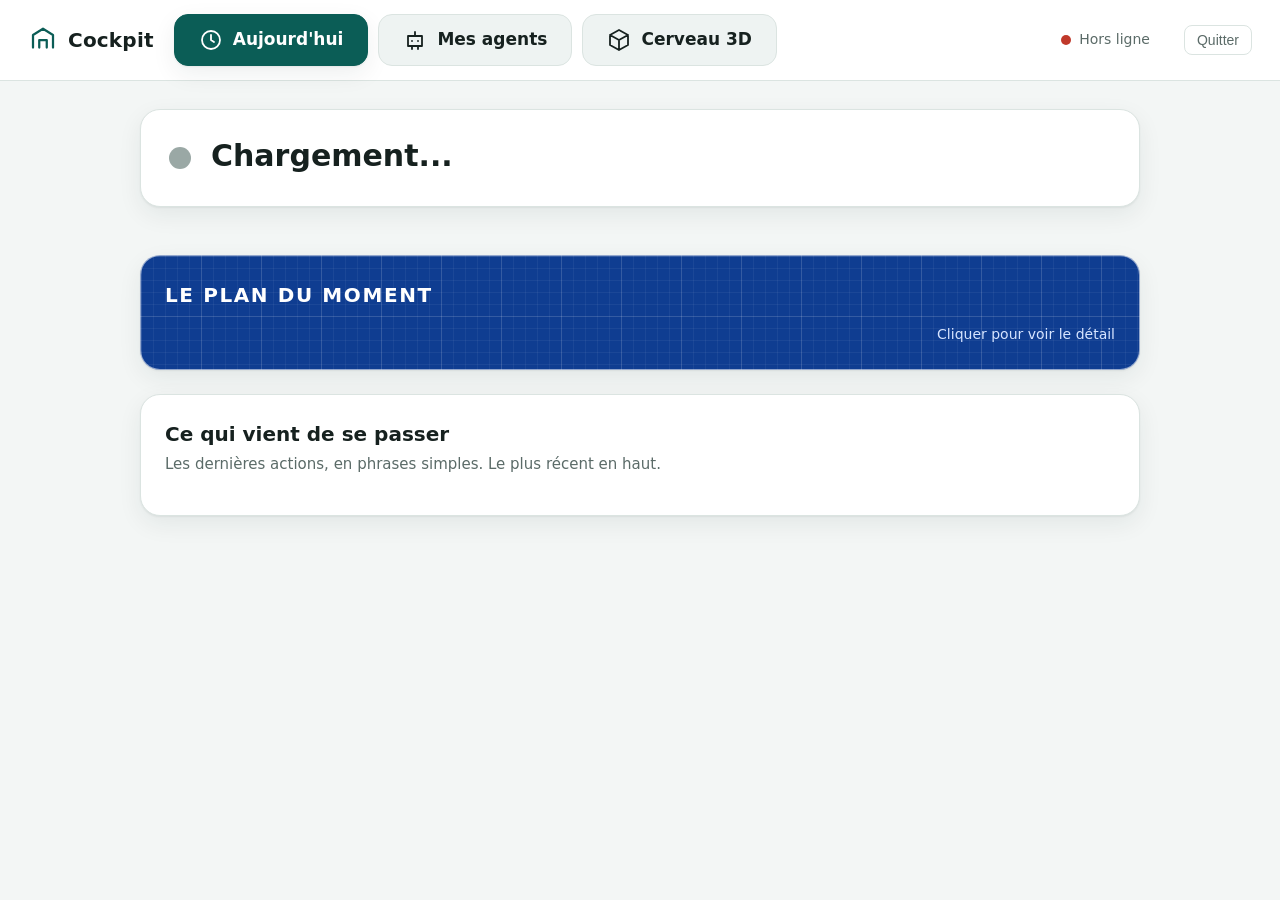
==== commit c937ccf3: "Sans fenetre noire: exe windowed, bouton Quitter, arret auto 5 min; fichier de verification Search C" ====
--- a/index.html
+++ b/index.html
@@ -23,6 +23,8 @@
 #conn{margin-left:auto;font-size:14px;color:var(--muted);display:flex;align-items:center;gap:8px}
 #conn i{width:10px;height:10px;border-radius:50%;background:var(--ok);display:inline-block}
 #conn.off i{background:#c0392b}
+#quit{margin-left:14px;padding:6px 12px;border:1px solid var(--line);border-radius:8px;background:transparent;color:var(--muted);font-size:14px;cursor:pointer}
+#quit:hover{color:var(--text);border-color:var(--muted)}
 main{flex:1;min-height:0;position:relative}
 section.tab{position:absolute;inset:0;display:none;overflow:auto;padding:28px}
 section.tab.on{display:block}
@@ -156,6 +158,7 @@
     <button id="t-brain" data-tab="brain"></button>
   </nav>
   <div id="conn"><i></i><span>Connexion...</span></div>
+  <button id="quit" type="button" title="Arrêter Cockpit (le programme se ferme)">Quitter</button>
 </header>
 
 <div id="welcome" style="display:none;position:fixed;inset:0;z-index:50;background:var(--bg);align-items:center;justify-content:center;padding:20px">
@@ -991,6 +994,14 @@
 }
 boot();
 
+/* Signal de vie (meme onglet cache) : sans lui, le programme sans fenetre s'arrete tout seul. */
+const ping = () => fetch("/api/ping", { cache: "no-store" }).catch(() => {});
+ping(); setInterval(ping, 20000);
+$("#quit").addEventListener("click", async () => {
+  if (!confirm("Arrêter Cockpit ? Le programme se ferme ; relancez Cockpit.exe pour le rouvrir.")) return;
+  try { await fetch("/api/quit", { method: "POST" }); } catch (e) {}
+  document.body.innerHTML = '<div style="font:18px system-ui;padding:40px;text-align:center">Cockpit est arrêté. Vous pouvez fermer cet onglet.</div>';
+});
 setInterval(() => { pollLive(); if (tab === "agents") loadAgents(); }, 2000);
 document.addEventListener("visibilitychange", () => { if (!document.hidden) { pollLive(); if (tab === "agents") loadAgents(); } });
 </script>
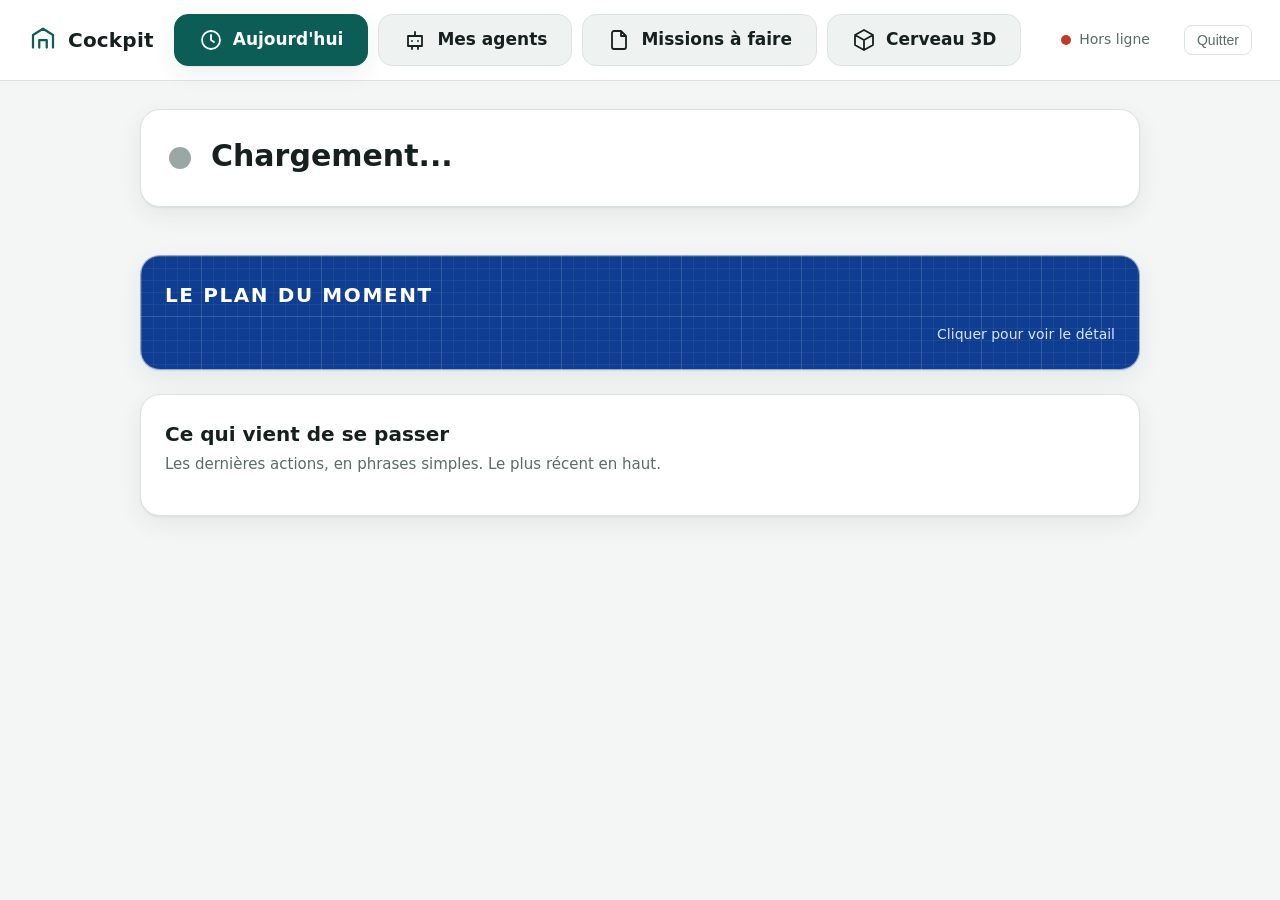
==== commit d1b770bc: "Onglet Missions a faire (lecture de MISSIONS.md), 51 tests" ====
--- a/index.html
+++ b/index.html
@@ -147,6 +147,7 @@
 .code{padding:10px 14px!important;color:#fff;white-space:pre;tab-size:4;flex:1 0 auto}
 .tk{color:#9cc4ff;font-weight:700}.ts{color:#ffd9a0}.tc{color:#a9bbdd;font-style:italic}
 @media (max-width:1000px){#brain.on{grid-template-columns:minmax(0,1fr);grid-template-rows:minmax(0,1fr) 38vh}#brain .side:not(.right){display:none}.side.right{border-left:0;border-top:1px solid var(--line)}}
+.ms{margin:6px 0;padding:8px 0;border-bottom:1px solid var(--line)}.ms summary{cursor:pointer;display:flex;gap:10px;align-items:flex-start;font-size:16px}.ms.done summary span:last-child{text-decoration:line-through;opacity:.6}.msbox{flex:0 0 22px;height:22px;border:2px solid var(--accent);border-radius:6px;display:inline-flex;align-items:center;justify-content:center;font-size:14px;line-height:1}.msbox.ok{background:var(--accent);color:var(--accent-text)}
 </style>
 </head>
 <body>
@@ -155,6 +156,7 @@
   <nav>
     <button id="t-today" class="on" data-tab="today"></button>
     <button id="t-agents" data-tab="agents"></button>
+    <button id="t-missions" data-tab="missions"></button>
     <button id="t-brain" data-tab="brain"></button>
   </nav>
   <div id="conn"><i></i><span>Connexion...</span></div>
@@ -180,6 +182,7 @@
     <div class="card"><h2>Ce qui vient de se passer</h2><p class="sub">Les dernières actions, en phrases simples. Le plus récent en haut.</p><div id="tl"></div></div>
   </div></section>
   <section id="agents" class="tab"><div id="agbox"></div></section>
+  <section id="missions" class="tab"><div class="wrap" id="msbox"></div></section>
   <section id="brain" class="tab">
     <aside class="side"><h2>Arborescence</h2><input type="search" id="q" placeholder="Chercher un fichier ou un dossier" aria-label="Chercher"><div id="tree"></div></aside>
     <div id="stage"><canvas id="bg"></canvas><canvas id="cv"></canvas>
@@ -253,13 +256,14 @@
 
 /* ---------- onglets ---------- */
 $("#logo").append(icon("logo", 30), "Cockpit");
-const TABS = { today: ["Aujourd'hui", "today"], agents: ["Mes agents", "agent"], brain: ["Cerveau 3D", "cube"] };
+const TABS = { today: ["Aujourd'hui", "today"], agents: ["Mes agents", "agent"], missions: ["Missions à faire", "file"], brain: ["Cerveau 3D", "cube"] };
 for (const k in TABS) $("#t-" + k).append(icon(TABS[k][1], 24), TABS[k][0]);
 let tab = "today";
 function showTab(t) {
   tab = t;
   for (const k in TABS) { $("#t-" + k).classList.toggle("on", k === t); $("#" + k).classList.toggle("on", k === t); }
   if (t === "agents") loadAgents();
+  if (t === "missions") loadMissions();
   if (t === "brain") brainShow();
 }
 document.querySelectorAll("nav button").forEach(b => b.addEventListener("click", () => showTab(b.dataset.tab)));
@@ -332,6 +336,25 @@
 
 /* ---------- Mes agents ---------- */
 let agentCards = [], lastAg = "";
+let lastMs = "";
+async function loadMissions() {
+  if (document.hidden) return;
+  let j; try { j = await api("/api/missions"); } catch (e) { return; }
+  const sig = JSON.stringify(j); if (sig === lastMs) return; lastMs = sig;
+  const box = $("#msbox"); box.replaceChildren();
+  if (!j.found) { box.append(h("div", { class: "card help" }, h("h2", { text: "Aucune liste de missions trouvée" }), h("p", { class: "sub" }, "Créez le fichier ", h("code", { text: "MISSIONS.md" }), " à la racine du dossier suivi. Un titre ", h("code", { text: "## Aujourd'hui" }), " crée un groupe, une ligne ", h("code", { text: "- [ ] Faire ceci" }), " ajoute une mission à faire, ", h("code", { text: "- [x]" }), " une mission faite. Les lignes décalées de deux espaces en dessous sont le détail de la mission. Votre agent peut tenir ce fichier à jour : Cockpit ne fait que le lire."))); return; }
+  if (j.error) box.append(h("div", { class: "card help" }, h("p", { text: j.error })));
+  const todo = j.groups.reduce((n, g) => n + g.items.filter(i => !i.done).length, 0);
+  box.append(h("div", { class: "card" }, h("h1", { text: todo ? todo + " mission" + (todo > 1 ? "s" : "") + " à faire" : "Rien à faire pour le moment" }), h("p", { class: "sub", text: "Liste tenue par votre agent dans MISSIONS.md. Cockpit la lit, il ne la modifie pas." })));
+  for (const g of j.groups) {
+    const card = h("div", { class: "card" }, h("h2", { text: g.title }));
+    if (!g.items.length) card.append(h("p", { class: "sub", text: "Rien dans ce groupe." }));
+    for (const it of g.items) card.append(h("details", { class: "ms" + (it.done ? " done" : ""), open: !it.done && it.detail.length ? "" : null },
+      h("summary", {}, h("span", { class: "msbox" + (it.done ? " ok" : "") , text: it.done ? "✓" : "" }), h("span", { text: it.text })),
+      it.detail.length ? h("div", { class: "sub" }, ...it.detail.map(d => h("p", { text: d }))) : null));
+    box.append(card);
+  }
+}
 async function loadAgents() {
   if (document.hidden) return;
   let j; try { j = await api("/api/agents"); } catch (e) { return; }
@@ -1002,8 +1025,8 @@
   try { await fetch("/api/quit", { method: "POST" }); } catch (e) {}
   document.body.innerHTML = '<div style="font:18px system-ui;padding:40px;text-align:center">Cockpit est arrêté. Vous pouvez fermer cet onglet.</div>';
 });
-setInterval(() => { pollLive(); if (tab === "agents") loadAgents(); }, 2000);
-document.addEventListener("visibilitychange", () => { if (!document.hidden) { pollLive(); if (tab === "agents") loadAgents(); } });
+setInterval(() => { pollLive(); if (tab === "agents") loadAgents(); if (tab === "missions") loadMissions(); }, 2000);
+document.addEventListener("visibilitychange", () => { if (!document.hidden) { pollLive(); if (tab === "agents") loadAgents(); if (tab === "missions") loadMissions(); } });
 </script>
 </body>
 </html>
